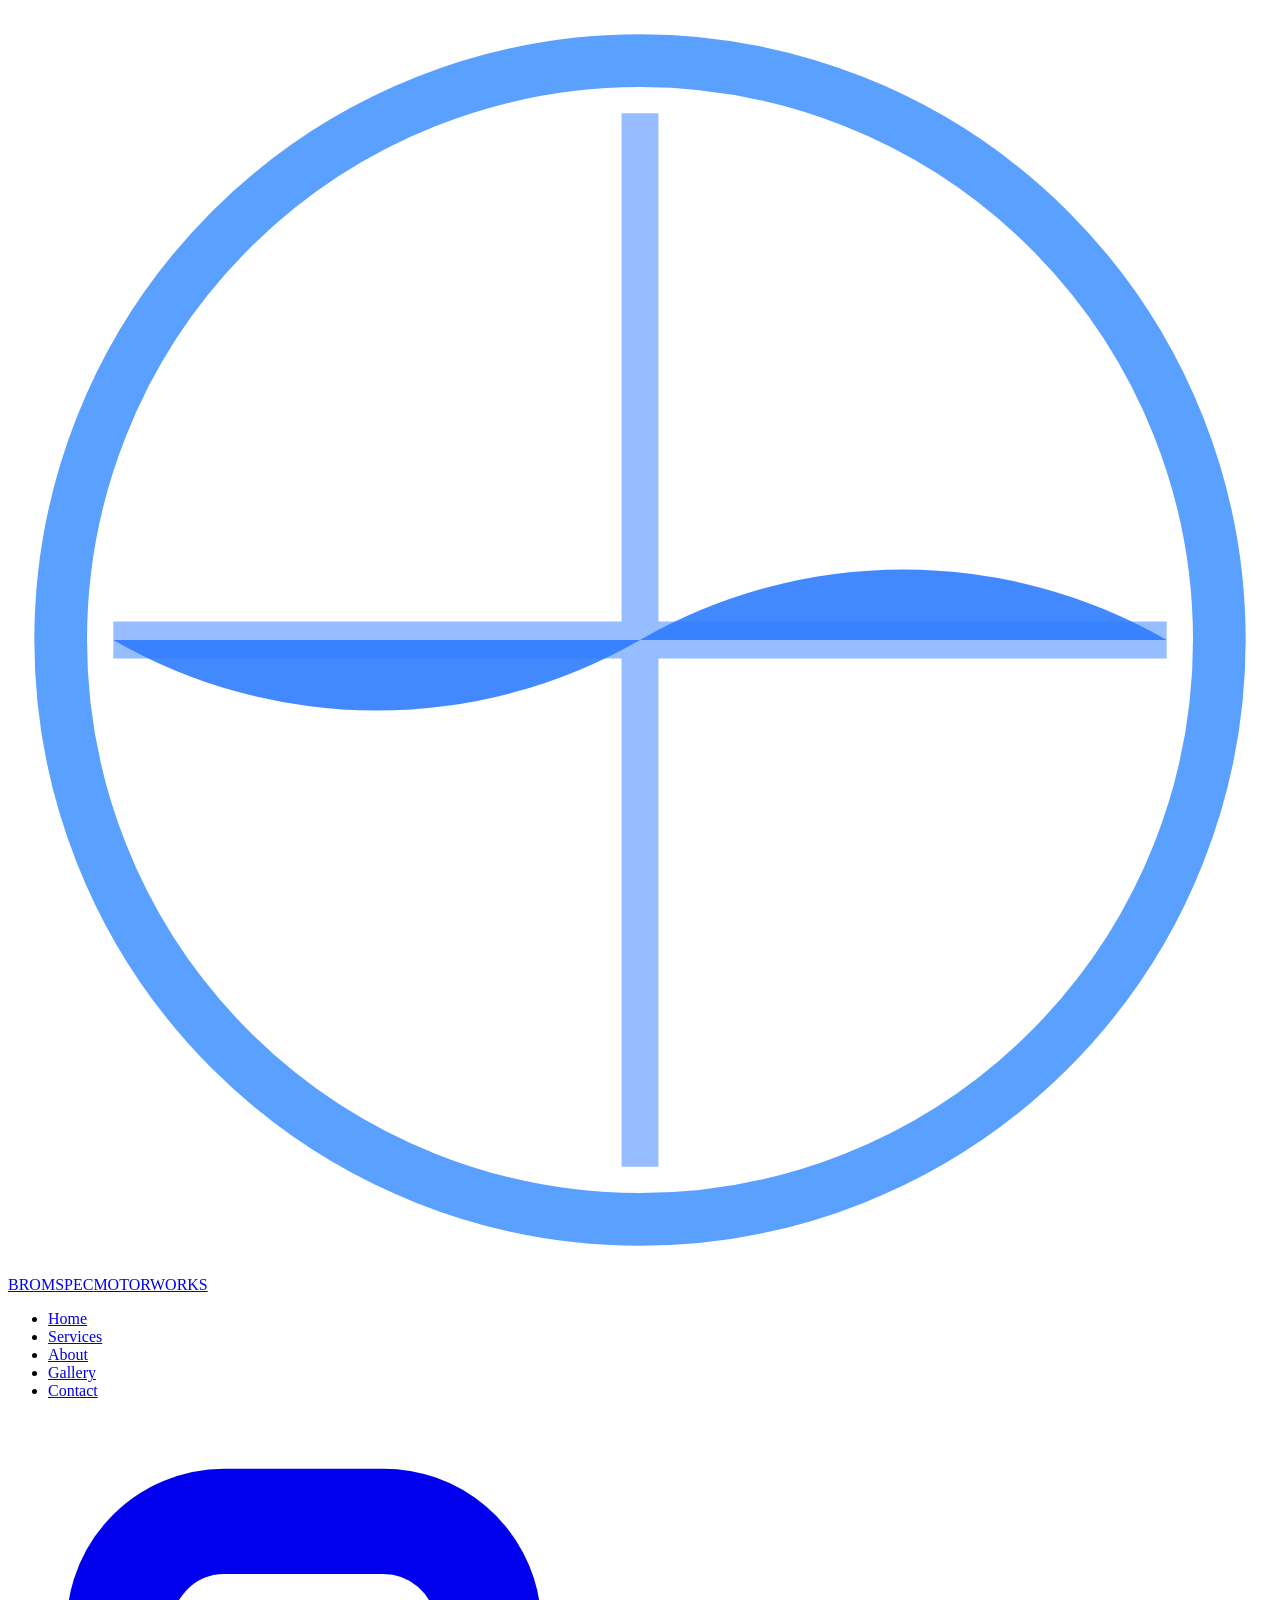
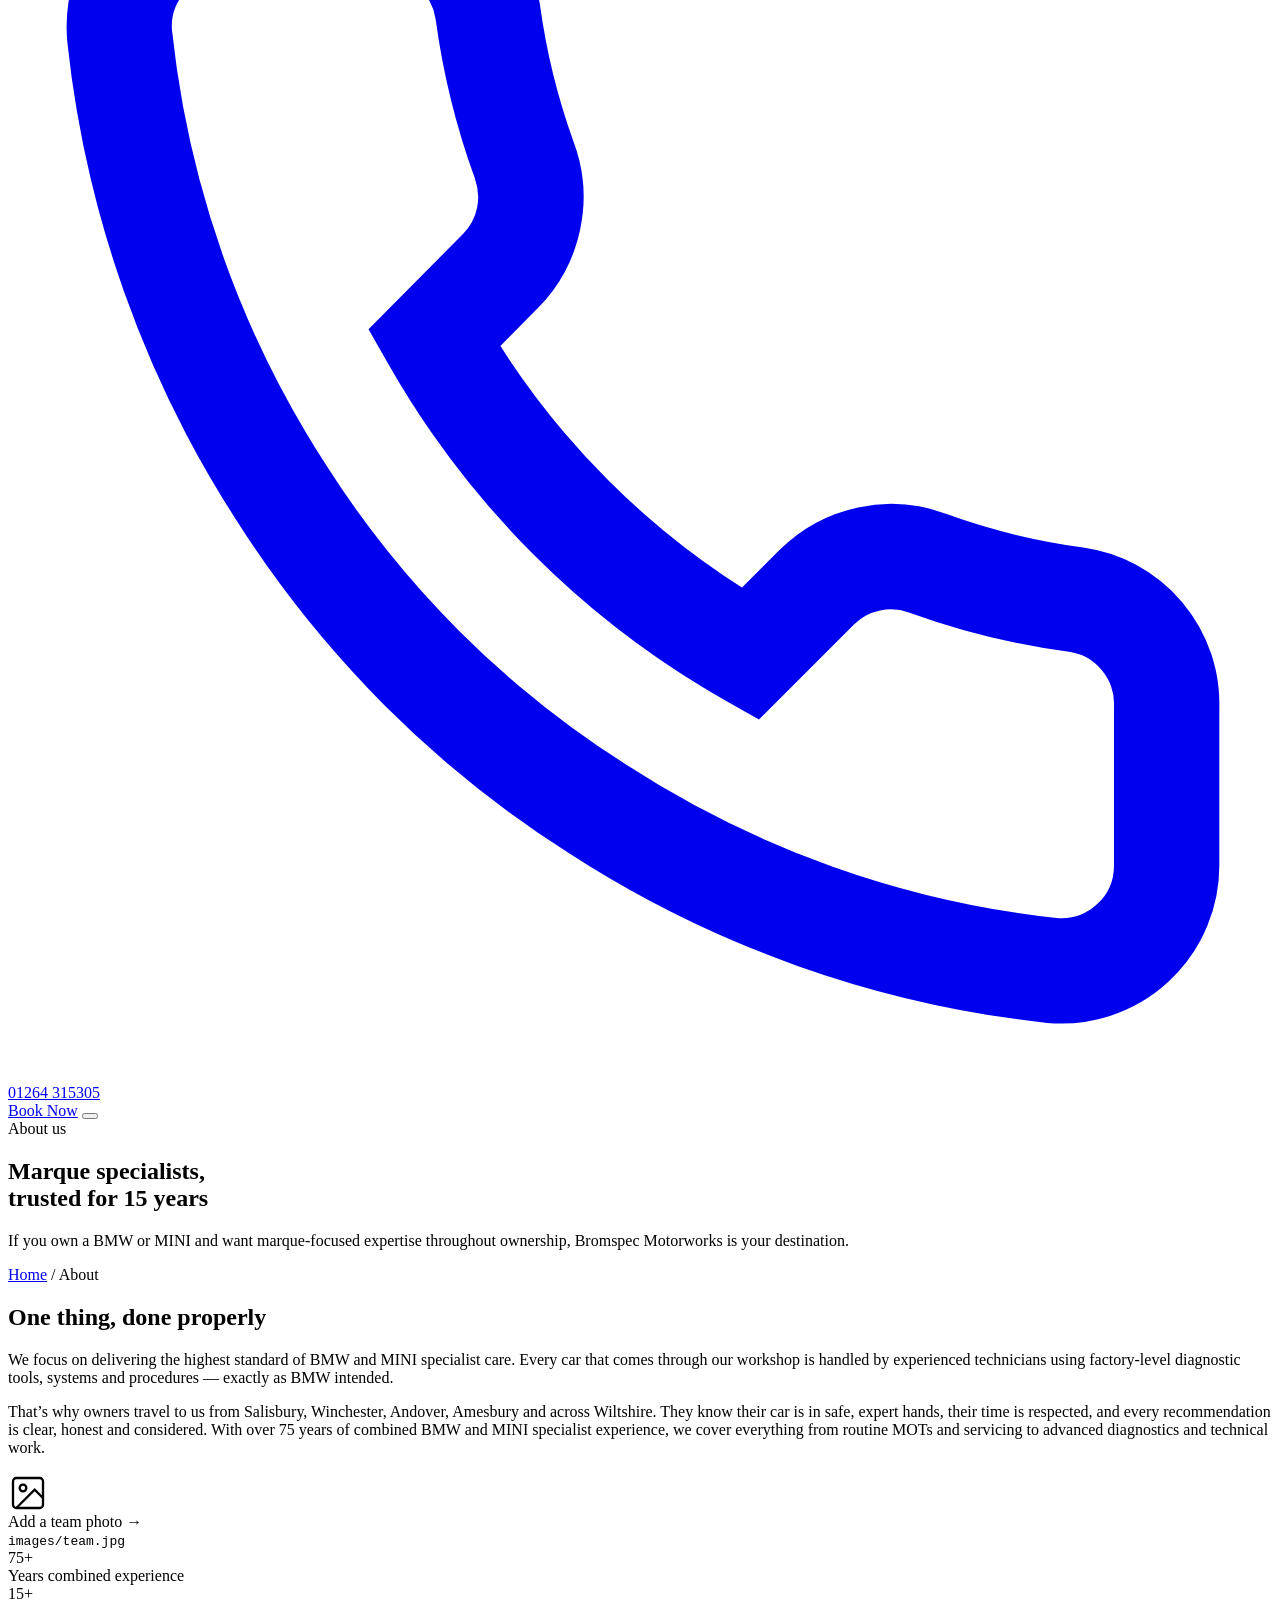
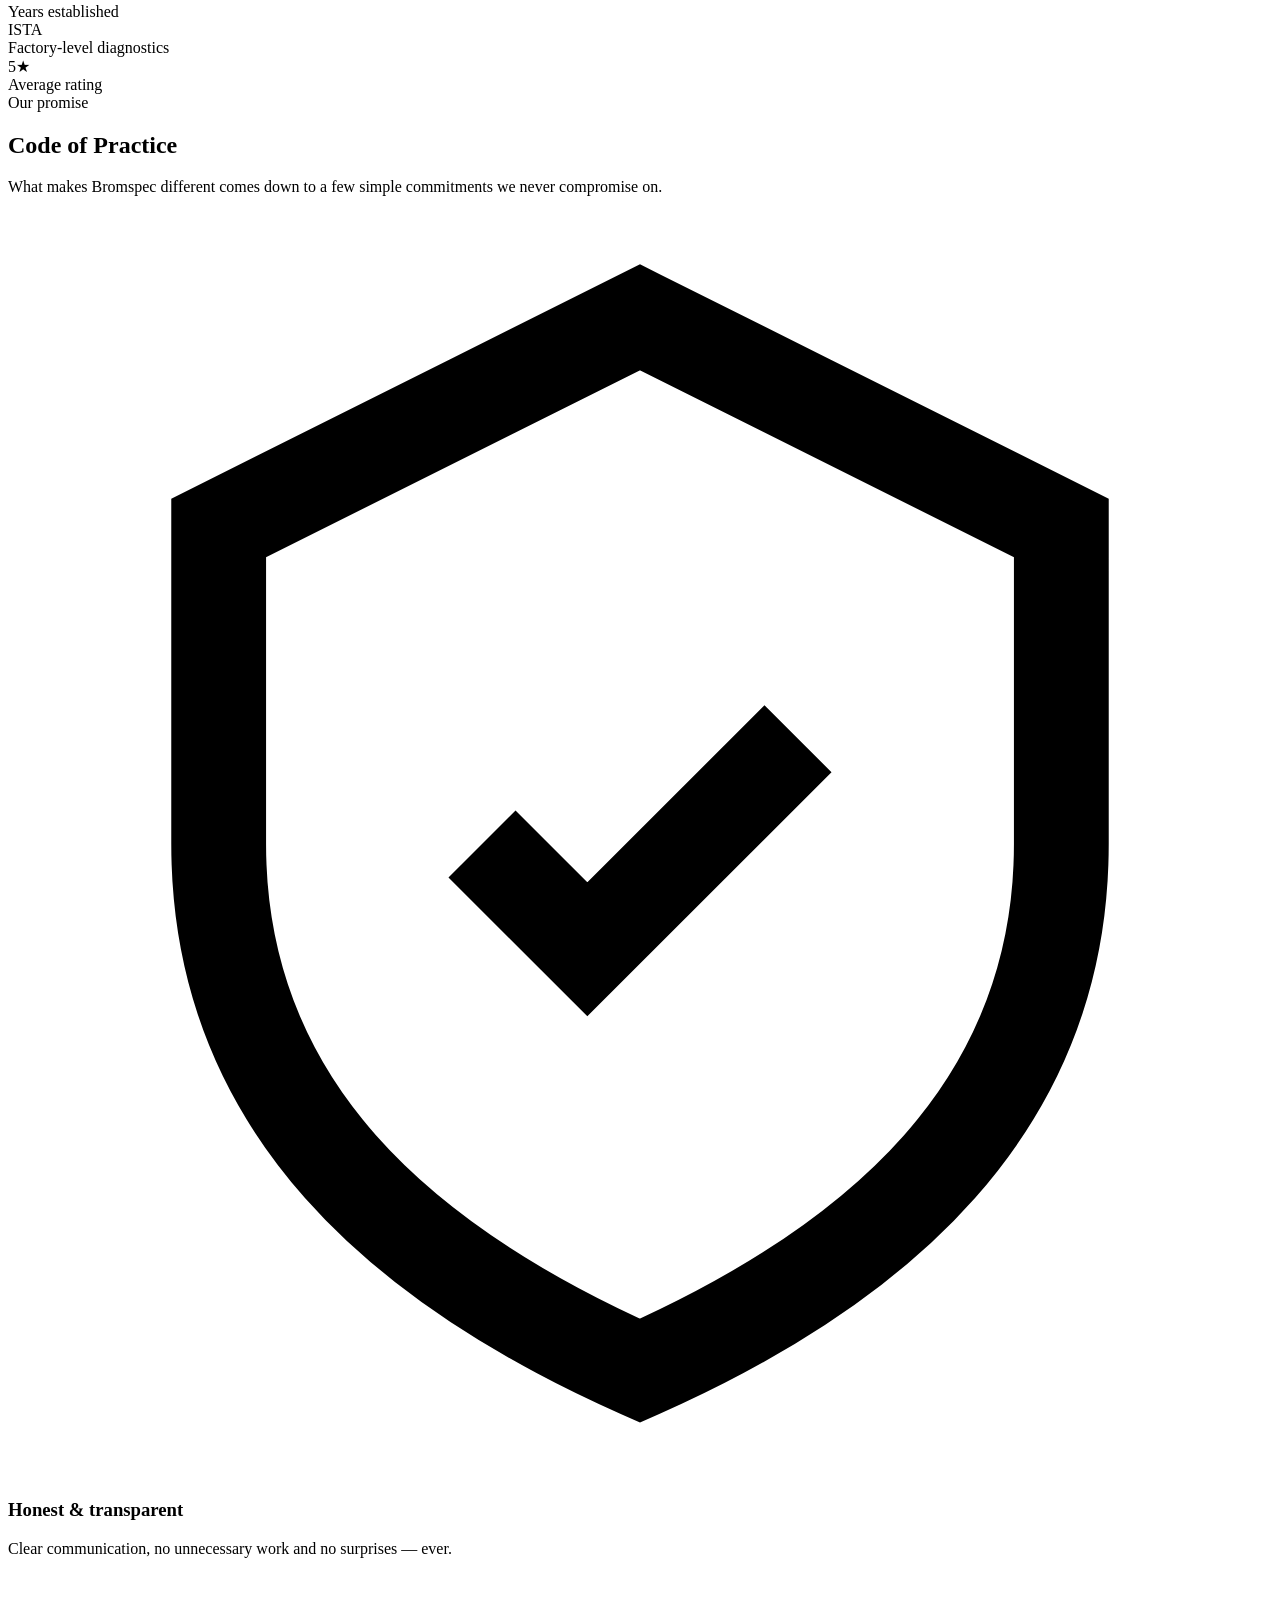
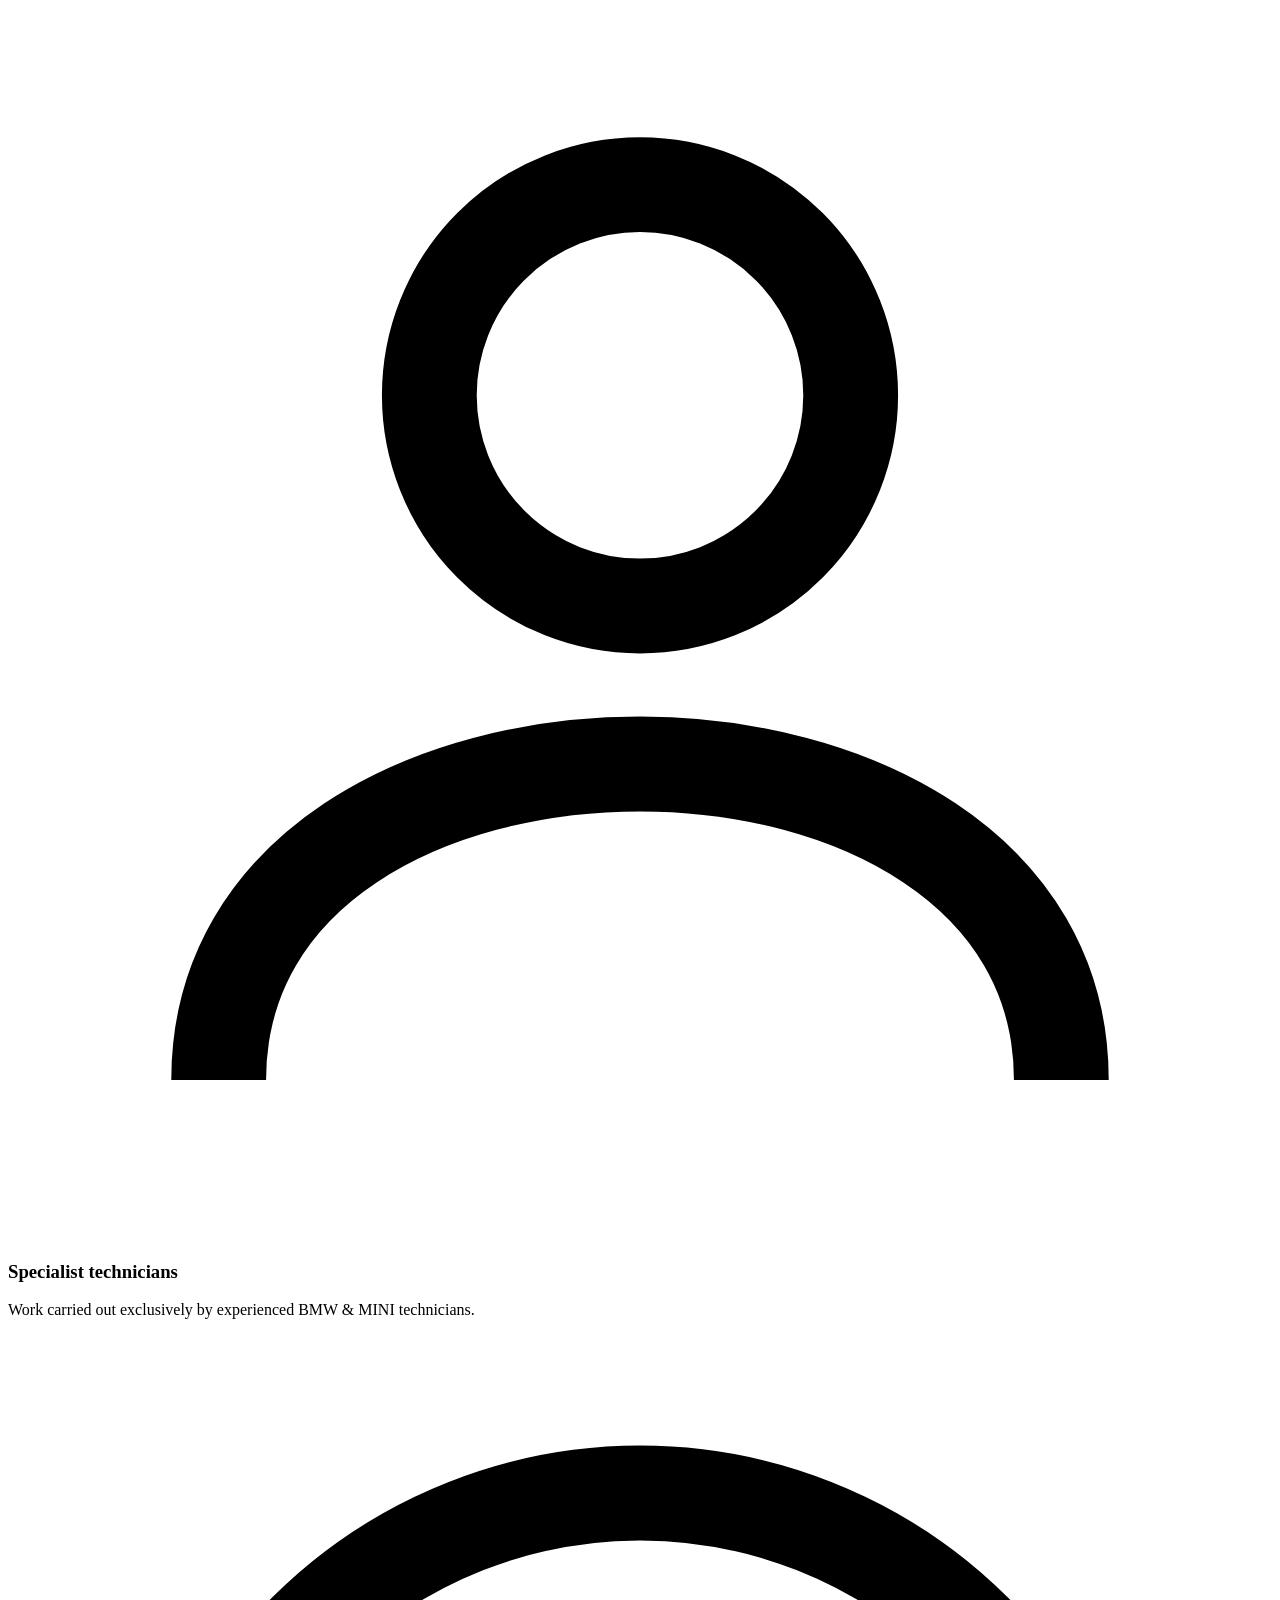
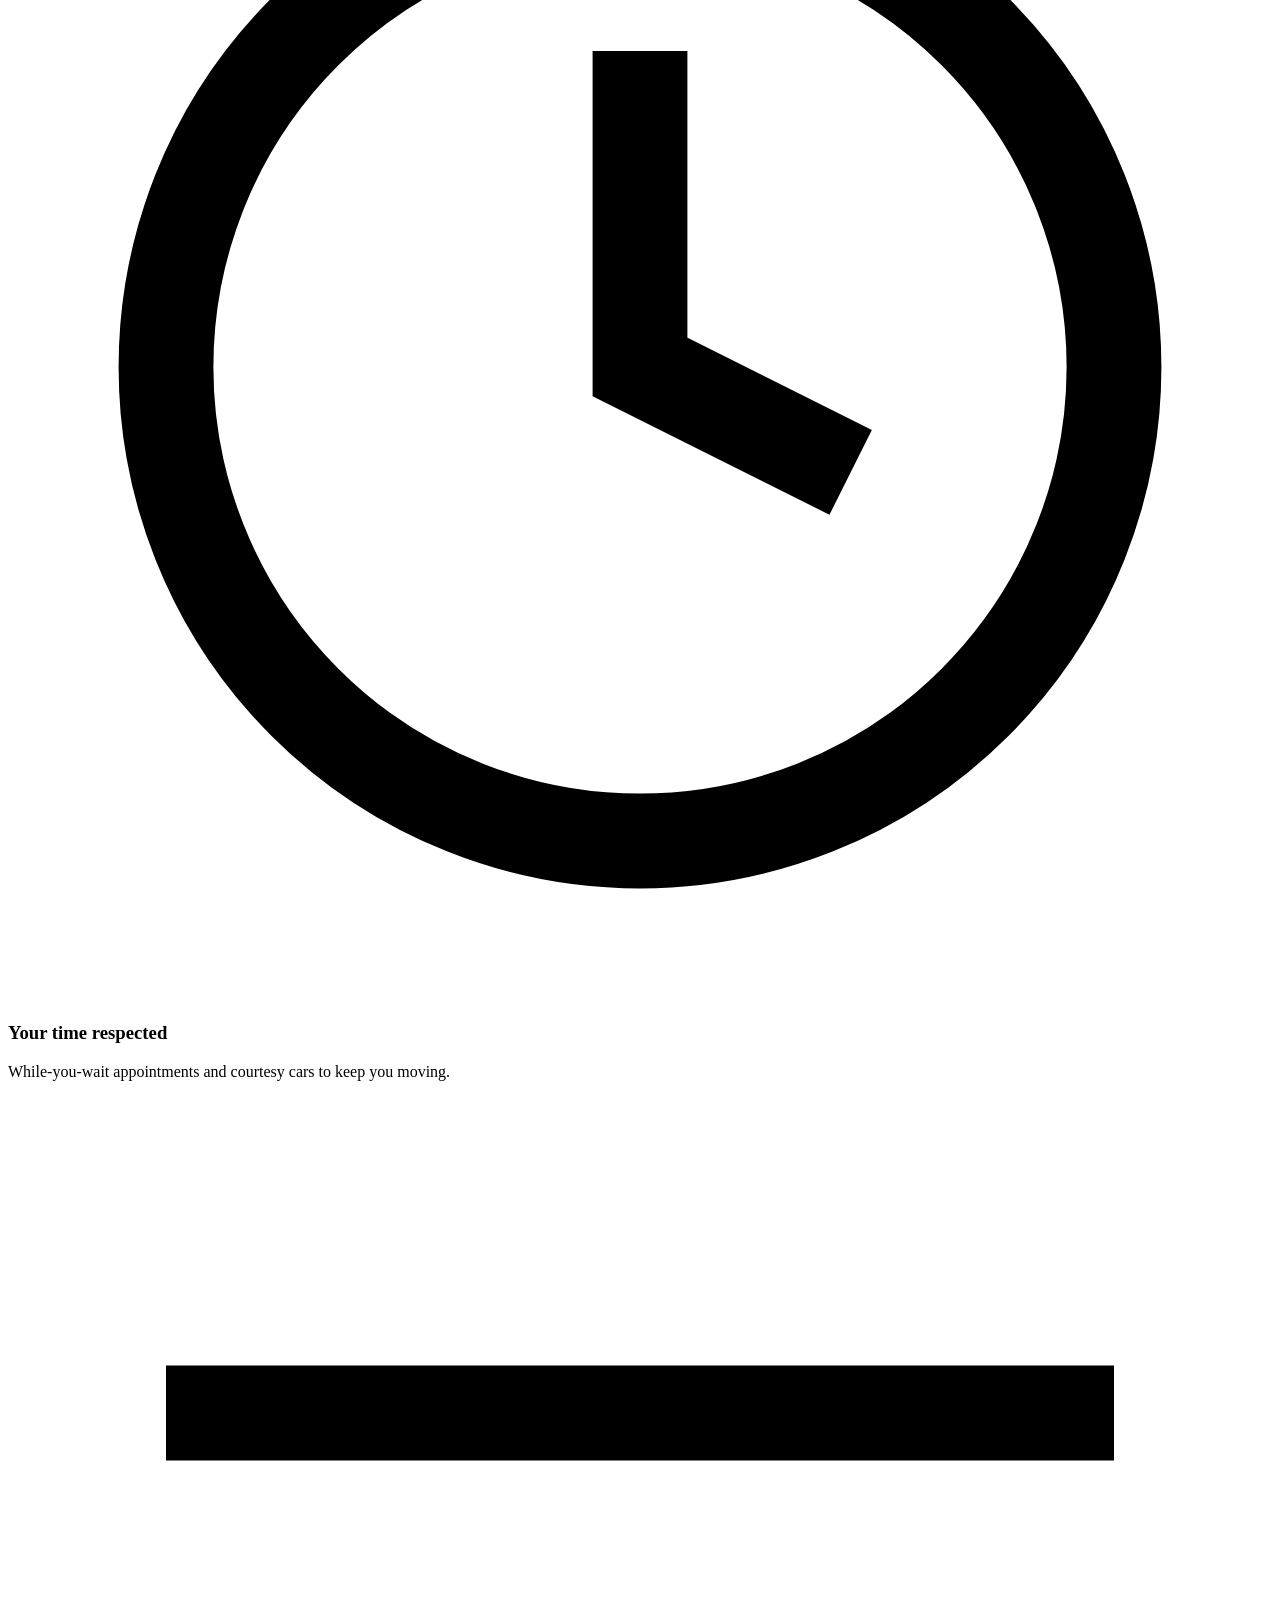
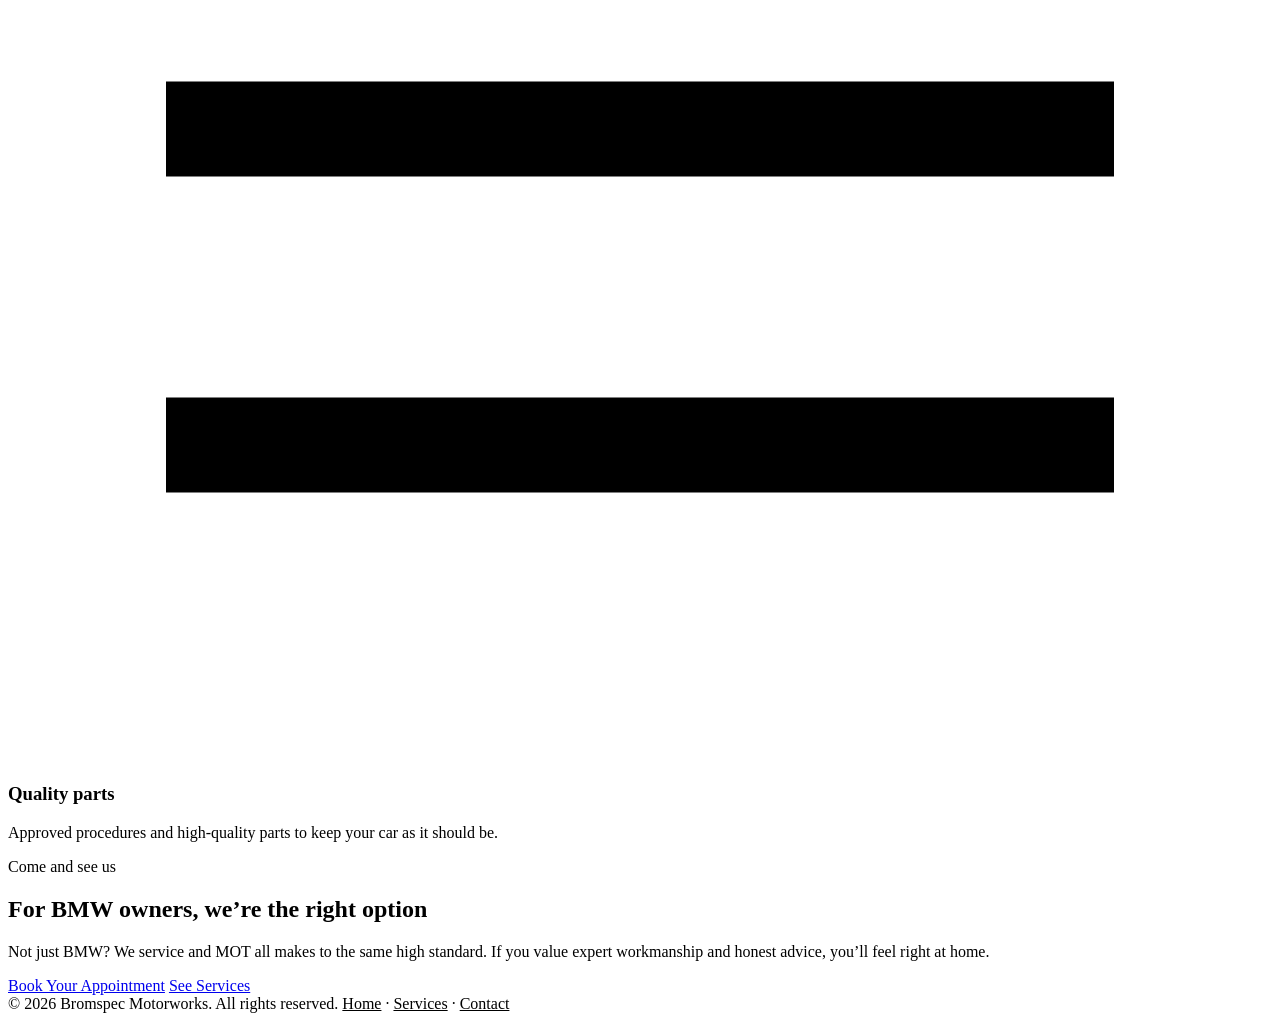
==== about.html @ a800fef6 "Add contact (Web3Forms wired), about and services pages" ====
<!DOCTYPE html>
<html lang="en-GB">
<head>
<meta charset="UTF-8" />
<meta name="viewport" content="width=device-width, initial-scale=1" />
<title>About — Bromspec Motorworks · BMW &amp; MINI Specialists near Salisbury</title>
<meta name="description" content="Meet Bromspec Motorworks — BMW & MINI specialists with 75+ years combined experience, serving Wiltshire drivers for over 15 years with honest, expert care." />
<link rel="preconnect" href="https://fonts.googleapis.com" />
<link rel="preconnect" href="https://fonts.gstatic.com" crossorigin />
<link href="https://fonts.googleapis.com/css2?family=Bebas+Neue&family=Inter:wght@400;500;600;700&display=swap" rel="stylesheet" />
<link rel="icon" type="image/png" href="favicon.png" />
<link rel="apple-touch-icon" href="images/logo.png" />
<link rel="stylesheet" href="assets/css/style.css" />
</head>
<body>

<header class="nav" id="nav">
  <div class="container nav__inner">
    <a class="brand" href="index.html" aria-label="Bromspec Motorworks home">
      <svg class="brand__mark" viewBox="0 0 48 48" fill="none" xmlns="http://www.w3.org/2000/svg"><circle cx="24" cy="24" r="22" stroke="#5aa0ff" stroke-width="2"/><path d="M24 4v40M4 24h40" stroke="#2e7dff" stroke-width="1.4" opacity=".5"/><path d="M24 24 A20 20 0 0 1 44 24 Z" fill="#2e7dff" opacity=".9"/><path d="M24 24 A20 20 0 0 1 4 24 Z" fill="#2e7dff" opacity=".9"/></svg>
      <span class="brand__name">BROM<span>SPEC</span><span class="brand__sub">MOTORWORKS</span></span>
    </a>
    <nav class="nav__menu" aria-label="Primary">
      <ul class="nav__links">
        <li><a href="index.html">Home</a></li>
        <li><a href="services.html">Services</a></li>
        <li><a href="about.html" class="active">About</a></li>
        <li><a href="index.html#gallery">Gallery</a></li>
        <li><a href="contact.html">Contact</a></li>
      </ul>
      <a class="nav__phone" href="tel:+441264315305"><svg viewBox="0 0 24 24" fill="none" stroke="currentColor" stroke-width="2"><path d="M22 16.92v3a2 2 0 0 1-2.18 2 19.79 19.79 0 0 1-8.63-3.07 19.5 19.5 0 0 1-6-6 19.79 19.79 0 0 1-3.07-8.67A2 2 0 0 1 4.11 2h3a2 2 0 0 1 2 1.72c.13.96.36 1.9.69 2.81a2 2 0 0 1-.45 2.11L8.09 9.91a16 16 0 0 0 6 6l1.27-1.27a2 2 0 0 1 2.11-.45c.91.33 1.85.56 2.81.69A2 2 0 0 1 22 16.92Z"/></svg>01264 315305</a>
    </nav>
    <div class="nav__cta">
      <a class="btn btn-primary" href="contact.html" style="--pad:12px 24px">Book Now</a>
      <button class="nav__burger" aria-label="Menu" aria-expanded="false"><span></span><span></span><span></span></button>
    </div>
  </div>
</header>

<section class="pagehead">
  <div class="container" data-reveal>
    <span class="eyebrow">About us</span>
    <h1 class="display h-xl">Marque specialists,<br><span class="accent-text">trusted for 15 years</span></h1>
    <p class="lead" style="margin-top:18px">If you own a BMW or MINI and want marque-focused expertise throughout ownership, Bromspec Motorworks is your destination.</p>
    <p class="crumb"><a href="index.html">Home</a> / About</p>
  </div>
</section>

<section class="section section--tight" style="padding-top:0">
  <div class="container split">
    <div data-reveal>
      <h2 class="display h-md">One thing, done properly</h2>
      <p class="lead" style="margin-top:14px">We focus on delivering the highest standard of BMW and MINI specialist care. Every car that comes through our workshop is handled by experienced technicians using factory-level diagnostic tools, systems and procedures — exactly as BMW intended.</p>
      <p class="muted" style="margin-top:14px">That’s why owners travel to us from Salisbury, Winchester, Andover, Amesbury and across Wiltshire. They know their car is in safe, expert hands, their time is respected, and every recommendation is clear, honest and considered. With over 75 years of combined BMW and MINI specialist experience, we cover everything from routine MOTs and servicing to advanced diagnostics and technical work.</p>
    </div>
    <div class="split__media" data-reveal data-reveal-delay="1">
      <img src="images/team.jpg" alt="The Bromspec team" onerror="this.style.display='none';this.nextElementSibling.style.display='grid'" />
      <div class="ph" style="display:none"><svg viewBox="0 0 24 24" width="40" fill="none" stroke="currentColor" stroke-width="1.4"><rect x="3" y="3" width="18" height="18" rx="2"/><circle cx="9" cy="9" r="2"/><path d="M21 15l-5-5L5 21"/></svg><span>Add a team photo →<br><code>images/team.jpg</code></span></div>
    </div>
  </div>
</section>

<section class="section--tight">
  <div class="container">
    <div class="statbar">
      <div class="statbar__item" data-reveal><div class="statbar__num"><span data-count="75">75</span><span>+</span></div><div class="statbar__lbl">Years combined experience</div></div>
      <div class="statbar__item" data-reveal data-reveal-delay="1"><div class="statbar__num"><span data-count="15">15</span><span>+</span></div><div class="statbar__lbl">Years established</div></div>
      <div class="statbar__item" data-reveal data-reveal-delay="2"><div class="statbar__num"><span>ISTA</span></div><div class="statbar__lbl">Factory-level diagnostics</div></div>
      <div class="statbar__item" data-reveal data-reveal-delay="3"><div class="statbar__num"><span data-count="5">5</span><span>★</span></div><div class="statbar__lbl">Average rating</div></div>
    </div>
  </div>
</section>

<!-- CODE OF PRACTICE -->
<section class="section" id="code">
  <div class="container">
    <div data-reveal>
      <span class="eyebrow">Our promise</span>
      <h2 class="display h-lg">Code of Practice</h2>
      <p class="lead" style="margin-top:16px">What makes Bromspec different comes down to a few simple commitments we never compromise on.</p>
    </div>
    <div class="svc-grid">
      <div class="svc-card" data-reveal><span class="svc-card__icon"><svg viewBox="0 0 24 24" fill="none" stroke="currentColor" stroke-width="1.8"><path d="M12 2l8 4v6c0 5-3.5 8-8 10-4.5-2-8-5-8-10V6z"/><path d="M9 12l2 2 4-4"/></svg></span><h3>Honest &amp; transparent</h3><p>Clear communication, no unnecessary work and no surprises — ever.</p></div>
      <div class="svc-card" data-reveal data-reveal-delay="1"><span class="svc-card__icon"><svg viewBox="0 0 24 24" fill="none" stroke="currentColor" stroke-width="1.8"><circle cx="12" cy="8" r="4"/><path d="M4 21c0-4 4-6 8-6s8 2 8 6"/></svg></span><h3>Specialist technicians</h3><p>Work carried out exclusively by experienced BMW &amp; MINI technicians.</p></div>
      <div class="svc-card" data-reveal data-reveal-delay="2"><span class="svc-card__icon"><svg viewBox="0 0 24 24" fill="none" stroke="currentColor" stroke-width="1.8"><path d="M12 6v6l4 2"/><circle cx="12" cy="12" r="9"/></svg></span><h3>Your time respected</h3><p>While-you-wait appointments and courtesy cars to keep you moving.</p></div>
      <div class="svc-card" data-reveal data-reveal-delay="3"><span class="svc-card__icon"><svg viewBox="0 0 24 24" fill="none" stroke="currentColor" stroke-width="1.8"><path d="M3 12h18M3 6h18M3 18h18"/></svg></span><h3>Quality parts</h3><p>Approved procedures and high-quality parts to keep your car as it should be.</p></div>
    </div>
  </div>
</section>

<section class="section section--tight">
  <div class="container">
    <div class="cta-band" data-reveal>
      <span class="eyebrow">Come and see us</span>
      <h2 class="display h-lg">For BMW owners, we’re the right option</h2>
      <p class="lead">Not just BMW? We service and MOT all makes to the same high standard. If you value expert workmanship and honest advice, you’ll feel right at home.</p>
      <div class="hero__actions">
        <a class="btn btn-primary btn-lg" href="contact.html">Book Your Appointment</a>
        <a class="btn btn-ghost btn-lg" href="services.html">See Services</a>
      </div>
    </div>
  </div>
</section>

<footer class="footer">
  <div class="container">
    <div class="footer__bar" style="border-top:none">
      <span>© <span data-year>2026</span> Bromspec Motorworks. All rights reserved.</span>
      <span><a href="index.html" style="color:var(--text-soft)">Home</a> · <a href="services.html" style="color:var(--text-soft)">Services</a> · <a href="contact.html" style="color:var(--text-soft)">Contact</a></span>
    </div>
  </div>
</footer>

<script src="assets/js/brands.js"></script>
<script src="assets/js/main.js"></script>
</body>
</html>
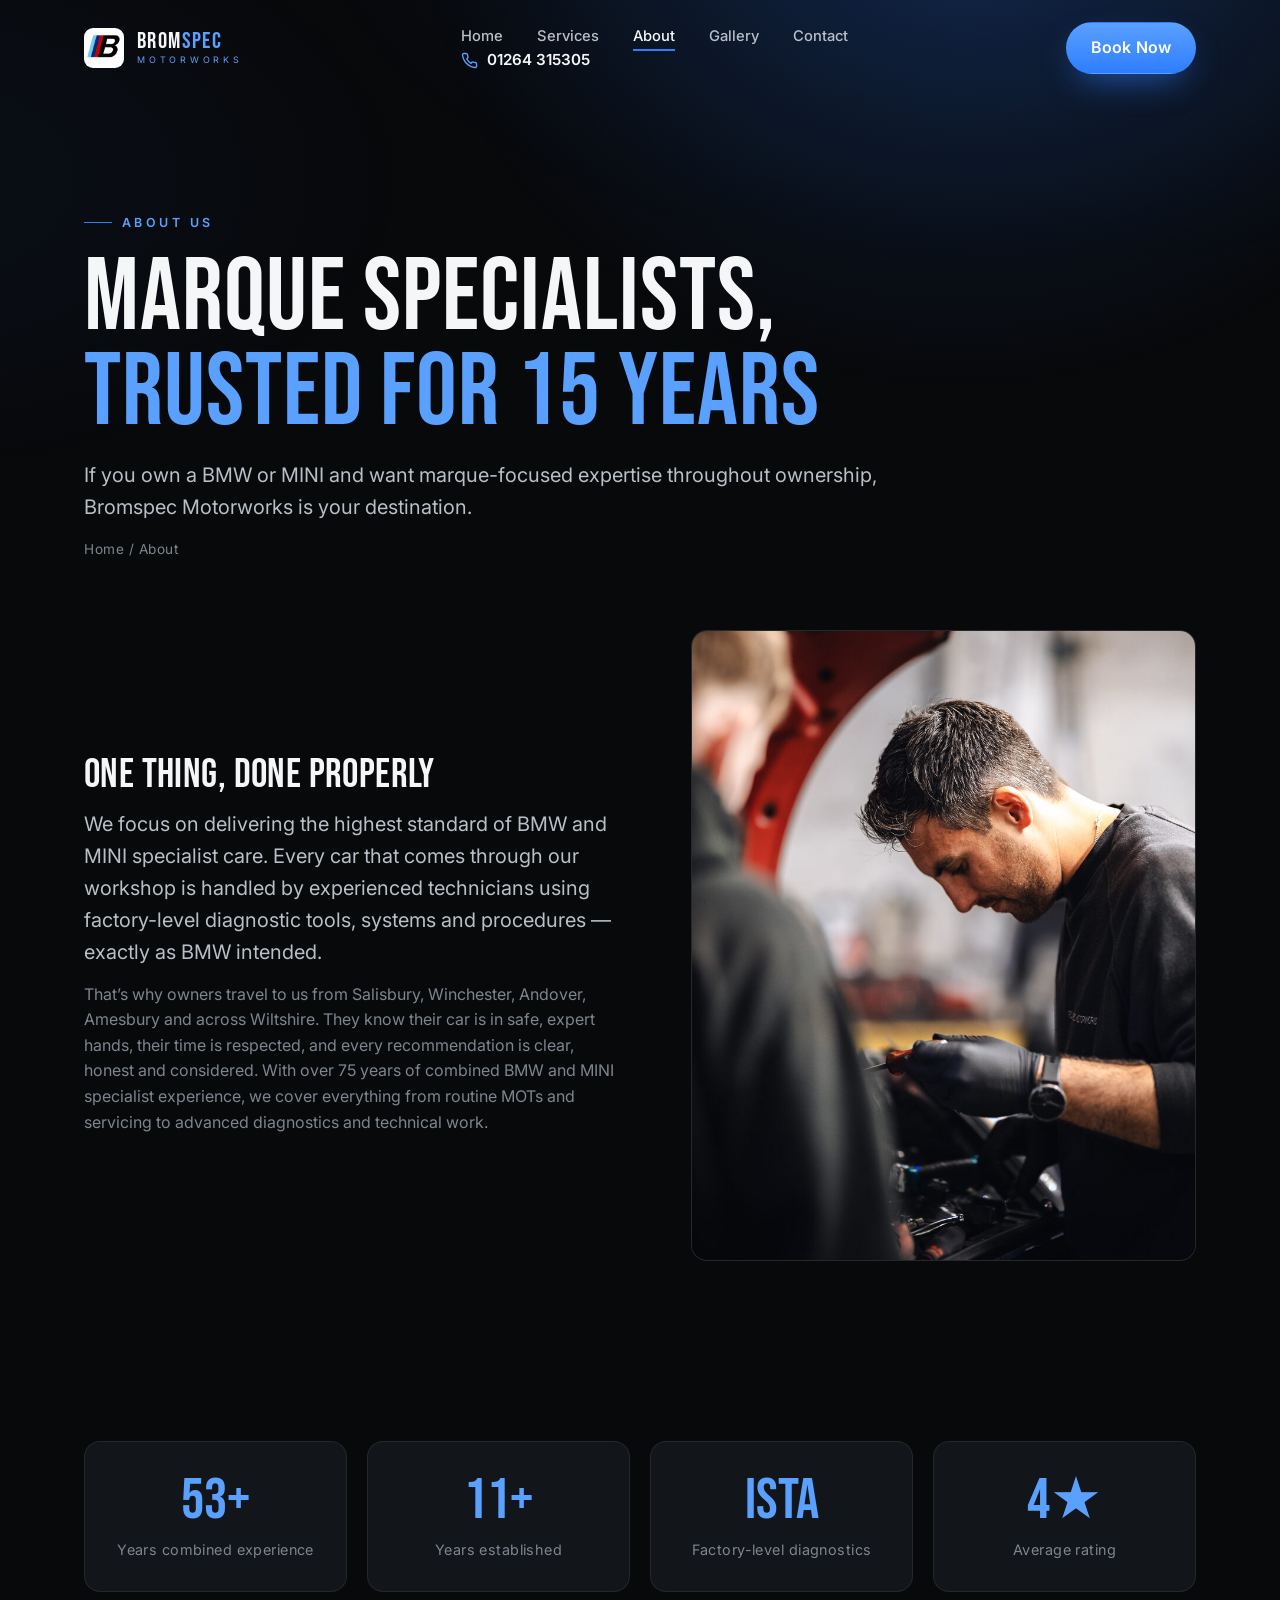
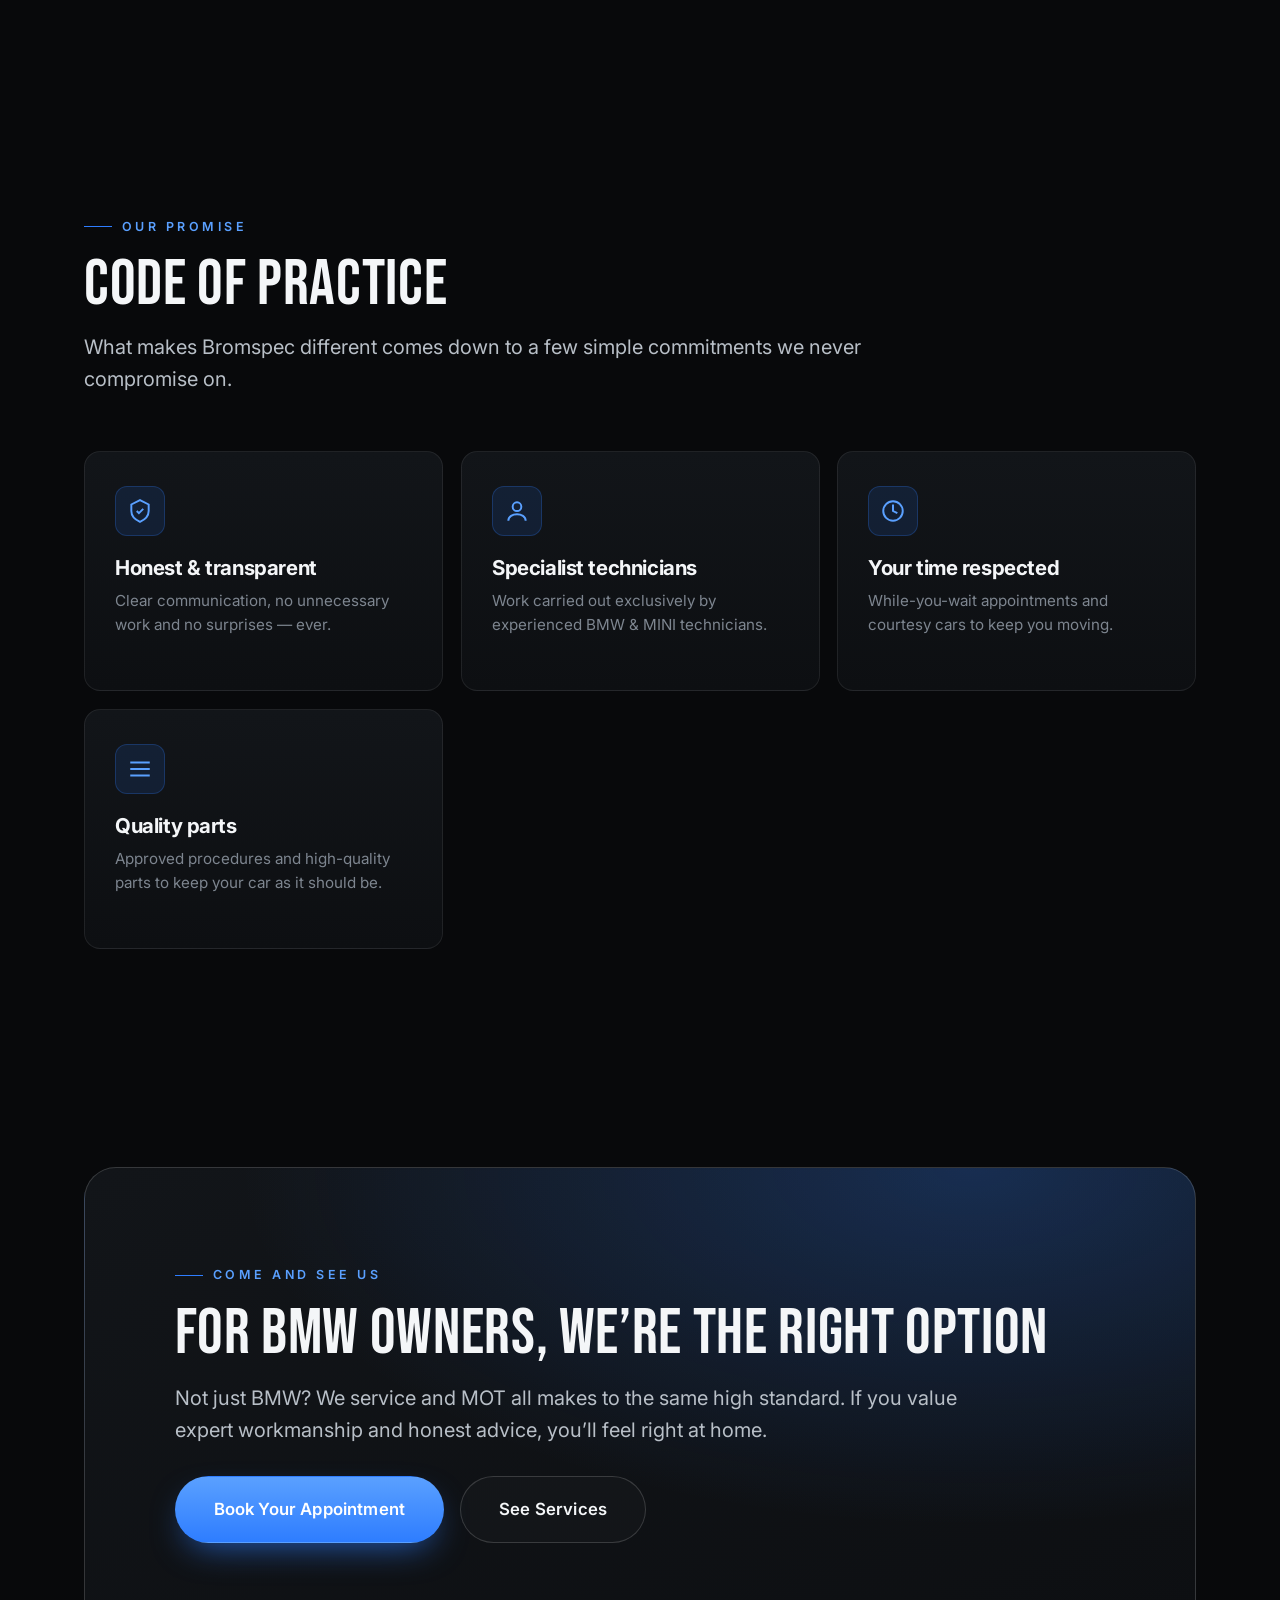
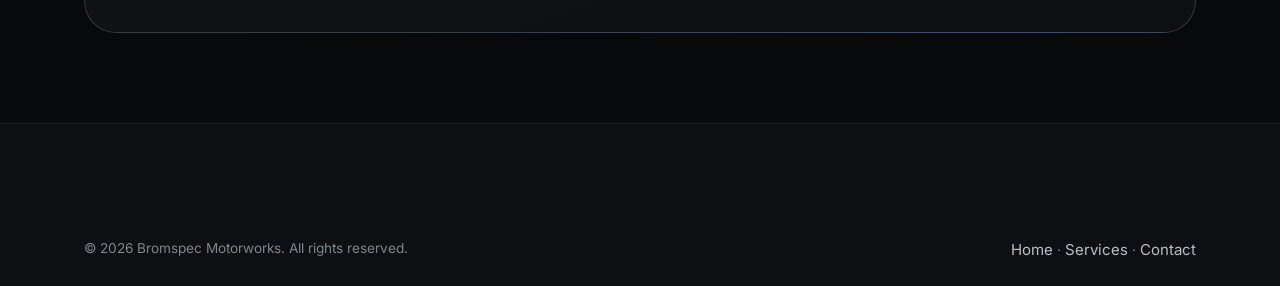
==== commit c414e5d7: "SEO + PWA: canonical, Open Graph/Twitter cards, LocalBusiness structured data, manifest & app meta (" ====
--- a/about.html
+++ b/about.html
@@ -5,6 +5,24 @@
 <meta name="viewport" content="width=device-width, initial-scale=1" />
 <title>About — Bromspec Motorworks · BMW &amp; MINI Specialists near Salisbury</title>
 <meta name="description" content="Meet Bromspec Motorworks — BMW & MINI specialists with 75+ years combined experience, serving Wiltshire drivers for over 15 years with honest, expert care." />
+<link rel="canonical" href="https://www.bromspec.co.uk/about.html" />
+<meta name="robots" content="index, follow" />
+<meta property="og:type" content="website" />
+<meta property="og:site_name" content="Bromspec Motorworks" />
+<meta property="og:locale" content="en_GB" />
+<meta property="og:title" content="About — Bromspec Motorworks · BMW &amp; MINI Specialists near Salisbury" />
+<meta property="og:description" content="BMW &amp; MINI specialists with 75+ years combined experience, serving Wiltshire drivers with honest, expert care." />
+<meta property="og:url" content="https://www.bromspec.co.uk/about.html" />
+<meta property="og:image" content="https://www.bromspec.co.uk/images/hero.jpg" />
+<meta name="twitter:card" content="summary_large_image" />
+<meta name="twitter:image" content="https://www.bromspec.co.uk/images/hero.jpg" />
+<link rel="manifest" href="/manifest.webmanifest" />
+<meta name="theme-color" content="#08090b" />
+<meta name="apple-mobile-web-app-capable" content="yes" />
+<meta name="mobile-web-app-capable" content="yes" />
+<meta name="apple-mobile-web-app-status-bar-style" content="black-translucent" />
+<meta name="apple-mobile-web-app-title" content="Bromspec" />
+<script>if("serviceWorker" in navigator){addEventListener("load",function(){navigator.serviceWorker.register("/sw.js").catch(function(){})});}</script>
 <link rel="preconnect" href="https://fonts.googleapis.com" />
 <link rel="preconnect" href="https://fonts.gstatic.com" crossorigin />
 <link href="https://fonts.googleapis.com/css2?family=Bebas+Neue&family=Inter:wght@400;500;600;700&display=swap" rel="stylesheet" />
--- a/assets/css/style.css
+++ b/assets/css/style.css
@@ -0,0 +1,443 @@
+/* ==========================================================================
+   BROMSPEC MOTORWORKS — Dark Premium Design System
+   ========================================================================== */
+
+:root {
+  /* Palette */
+  --bg:            #08090b;
+  --bg-2:          #0d0f12;
+  --surface:       #121519;
+  --surface-2:     #181c22;
+  --line:          rgba(255,255,255,.08);
+  --line-strong:   rgba(255,255,255,.16);
+
+  --text:          #f4f6f8;
+  --text-soft:     #b8bfc7;
+  --text-mute:     #7d858f;
+
+  --accent:        #2e7dff;   /* electric blue */
+  --accent-2:      #5aa0ff;
+  --accent-deep:   #0b4fcf;
+  --chrome-1:      #e9edf2;
+  --chrome-2:      #9aa3ad;
+
+  /* Type */
+  --font-display: "Bebas Neue", "Arial Narrow", sans-serif;
+  --font-body:    "Inter", system-ui, -apple-system, "Segoe UI", Roboto, sans-serif;
+
+  /* Layout */
+  --maxw: 1240px;
+  --gutter: clamp(20px, 5vw, 64px);
+  --radius: 16px;
+  --radius-sm: 10px;
+
+  --ease: cubic-bezier(.22,1,.36,1);
+  --shadow: 0 30px 80px -30px rgba(0,0,0,.7);
+}
+
+/* ------------------------------------------------------------------ Reset */
+*,*::before,*::after { box-sizing: border-box; }
+* { margin: 0; }
+html { scroll-behavior: smooth; -webkit-text-size-adjust: 100%; }
+body {
+  font-family: var(--font-body);
+  background: var(--bg);
+  color: var(--text);
+  line-height: 1.6;
+  -webkit-font-smoothing: antialiased;
+  overflow-x: hidden;
+}
+img, svg, video { display: block; max-width: 100%; }
+a { color: inherit; text-decoration: none; }
+button { font: inherit; cursor: pointer; }
+ul { list-style: none; padding: 0; }
+
+::selection { background: var(--accent); color: #fff; }
+
+/* Ambient grain / glow background */
+body::before {
+  content: "";
+  position: fixed; inset: 0;
+  background:
+    radial-gradient(1200px 600px at 80% -10%, rgba(46,125,255,.10), transparent 60%),
+    radial-gradient(900px 500px at -10% 20%, rgba(46,125,255,.06), transparent 60%);
+  pointer-events: none; z-index: 0;
+}
+
+/* ---------------------------------------------------------------- Helpers */
+.container { width: 100%; max-width: var(--maxw); margin-inline: auto; padding-inline: var(--gutter); }
+.section { position: relative; z-index: 1; padding: clamp(72px, 10vw, 140px) 0; }
+.section--tight { padding: clamp(48px,7vw,96px) 0; }
+
+.eyebrow {
+  display: inline-flex; align-items: center; gap: 10px;
+  font-size: .78rem; letter-spacing: .28em; text-transform: uppercase;
+  color: var(--accent-2); font-weight: 600; margin-bottom: 20px;
+}
+.eyebrow::before { content:""; width: 28px; height: 1px; background: var(--accent); }
+
+h1,h2,h3 { line-height: 1.02; font-weight: 700; letter-spacing: -.02em; }
+.display {
+  font-family: var(--font-display);
+  font-weight: 400; letter-spacing: .01em; line-height: .92;
+  text-transform: uppercase;
+}
+.h-xl { font-size: clamp(2.8rem, 8vw, 6.5rem); }
+.h-lg { font-size: clamp(2.2rem, 5.5vw, 4rem); }
+.h-md { font-size: clamp(1.6rem, 3.2vw, 2.6rem); }
+.lead { font-size: clamp(1.05rem, 1.6vw, 1.25rem); color: var(--text-soft); max-width: 62ch; }
+.muted { color: var(--text-mute); }
+.accent-text { color: var(--accent-2); }
+
+/* Buttons */
+.btn {
+  --pad: 16px 30px;
+  display: inline-flex; align-items: center; gap: 12px;
+  padding: var(--pad); border-radius: 100px; font-weight: 600;
+  letter-spacing: .01em; border: 1px solid transparent;
+  transition: transform .35s var(--ease), background .35s var(--ease), box-shadow .35s var(--ease), color .35s;
+  position: relative; overflow: hidden;
+}
+.btn svg { width: 18px; height: 18px; transition: transform .35s var(--ease); }
+.btn:hover svg { transform: translateX(4px); }
+.btn-primary {
+  background: linear-gradient(180deg, var(--accent-2), var(--accent));
+  color: #fff; box-shadow: 0 14px 34px -12px rgba(46,125,255,.7);
+}
+.btn-primary:hover { transform: translateY(-3px); box-shadow: 0 22px 44px -12px rgba(46,125,255,.8); }
+.btn-ghost { border-color: var(--line-strong); color: var(--text); background: rgba(255,255,255,.02); }
+.btn-ghost:hover { background: rgba(255,255,255,.07); transform: translateY(-3px); border-color: var(--accent); }
+.btn-lg { --pad: 19px 38px; font-size: 1.05rem; }
+
+/* ============================================================= NAVBAR */
+.nav {
+  position: fixed; top: 0; left: 0; right: 0; z-index: 100;
+  transition: background .4s var(--ease), backdrop-filter .4s, border-color .4s, padding .4s var(--ease);
+  border-bottom: 1px solid transparent;
+}
+.nav__inner {
+  display: flex; align-items: center; justify-content: space-between;
+  padding-block: 22px; transition: padding .4s var(--ease);
+}
+.nav.scrolled {
+  background: rgba(8,9,11,.82);
+  backdrop-filter: blur(18px) saturate(140%);
+  border-bottom-color: var(--line);
+}
+.nav.scrolled .nav__inner { padding-block: 13px; }
+
+.brand { display: flex; align-items: center; gap: 13px; z-index: 2; }
+.brand__mark { width: 40px; height: 40px; flex: none; background: #fff url("../../images/logo.png") center/contain no-repeat; border-radius: 9px; }
+.brand__mark > * { display: none; }
+.brand__name { font-family: var(--font-display); font-size: 1.45rem; letter-spacing: .06em; line-height: 1; }
+.brand__name span { color: var(--accent-2); }
+.brand__sub { display:block; font-family: var(--font-body); font-size: .56rem; letter-spacing: .42em; color: var(--text-mute); margin-top: 3px; }
+
+.nav__links { display: flex; align-items: center; gap: 34px; }
+.nav__links a { font-size: .92rem; font-weight: 500; color: var(--text-soft); position: relative; transition: color .3s; }
+.nav__links a::after {
+  content: ""; position: absolute; left: 0; bottom: -6px; height: 2px; width: 0;
+  background: var(--accent); transition: width .35s var(--ease);
+}
+.nav__links a:hover, .nav__links a.active { color: var(--text); }
+.nav__links a:hover::after, .nav__links a.active::after { width: 100%; }
+
+.nav__cta { display: flex; align-items: center; gap: 18px; }
+.nav__phone { display: flex; align-items: center; gap: 9px; font-weight: 600; font-size: .95rem; }
+.nav__phone svg { width: 17px; height: 17px; color: var(--accent-2); }
+
+.nav__burger { display: none; flex-direction: column; gap: 5px; width: 30px; height: 24px; justify-content: center; background: none; border: 0; z-index: 2; }
+.nav__burger span { height: 2px; width: 100%; background: var(--text); border-radius: 2px; transition: transform .4s var(--ease), opacity .3s; }
+.nav.open .nav__burger span:nth-child(1) { transform: translateY(7px) rotate(45deg); }
+.nav.open .nav__burger span:nth-child(2) { opacity: 0; }
+.nav.open .nav__burger span:nth-child(3) { transform: translateY(-7px) rotate(-45deg); }
+
+/* ============================================================= HERO */
+.hero { position: relative; min-height: 100svh; display: flex; align-items: center; overflow: hidden; }
+.hero__media { position: absolute; inset: 0; z-index: 0; }
+.hero__media video, .hero__media img { width: 100%; height: 100%; object-fit: cover; }
+.hero__media::after {
+  content: ""; position: absolute; inset: 0;
+  background:
+    linear-gradient(180deg, rgba(8,9,11,.55) 0%, rgba(8,9,11,.35) 35%, rgba(8,9,11,.9) 100%),
+    linear-gradient(90deg, rgba(8,9,11,.85), transparent 65%);
+}
+/* fallback animated gradient when no media present */
+.hero__media--fallback {
+  background:
+    radial-gradient(80% 120% at 70% 0%, rgba(46,125,255,.22), transparent 55%),
+    linear-gradient(160deg, #0a0c10 0%, #11151b 50%, #07080a 100%);
+}
+.hero__media--fallback::before {
+  content:""; position:absolute; inset:0;
+  background-image:
+    repeating-linear-gradient(115deg, rgba(255,255,255,.025) 0 2px, transparent 2px 9px);
+  mix-blend-mode: overlay; animation: drift 22s linear infinite;
+}
+@keyframes drift { to { background-position: 600px 0; } }
+
+.hero__inner { position: relative; z-index: 2; padding-top: 90px; }
+.hero__badge {
+  display: inline-flex; align-items: center; gap: 10px; padding: 8px 16px;
+  border: 1px solid var(--line-strong); border-radius: 100px; font-size: .8rem;
+  color: var(--text-soft); margin-bottom: 28px; background: rgba(255,255,255,.03);
+  backdrop-filter: blur(6px);
+}
+.hero__badge .dot { width: 8px; height: 8px; border-radius: 50%; background: #38d27a; box-shadow: 0 0 0 4px rgba(56,210,122,.18); }
+.hero h1 { margin-bottom: 24px; }
+.hero h1 .ln { display: block; overflow: hidden; }
+.hero h1 .ln > span { display: block; }
+.hero__actions { display: flex; flex-wrap: wrap; gap: 16px; margin-top: 38px; }
+.hero__stats { display: flex; gap: clamp(24px,5vw,64px); margin-top: 64px; flex-wrap: wrap; }
+.hero__stat .num { font-family: var(--font-display); font-size: clamp(2.4rem,4vw,3.4rem); line-height: 1; color: #fff; }
+.hero__stat .lbl { font-size: .82rem; color: var(--text-mute); letter-spacing: .04em; margin-top: 6px; max-width: 16ch; }
+
+.scroll-cue {
+  position: absolute; bottom: 30px; left: 50%; transform: translateX(-50%); z-index: 2;
+  display: flex; flex-direction: column; align-items: center; gap: 10px; color: var(--text-mute);
+  font-size: .68rem; letter-spacing: .3em; text-transform: uppercase;
+}
+.scroll-cue .mouse { width: 24px; height: 38px; border: 2px solid var(--line-strong); border-radius: 14px; position: relative; }
+.scroll-cue .mouse::after { content:""; position:absolute; left:50%; top:7px; width:4px; height:7px; border-radius:3px; background: var(--accent-2); transform: translateX(-50%); animation: wheel 1.7s var(--ease) infinite; }
+@keyframes wheel { 0%{opacity:0;transform:translate(-50%,0)} 30%{opacity:1} 100%{opacity:0;transform:translate(-50%,12px)} }
+
+/* ============================================================= BRAND STRIP */
+.brands { border-block: 1px solid var(--line); background: var(--bg-2); padding: 30px 0; position: relative; z-index: 1; }
+.brands__head { text-align: center; color: var(--text-mute); font-size: .78rem; letter-spacing: .26em; text-transform: uppercase; margin-bottom: 26px; }
+.marquee { display: flex; overflow: hidden; mask-image: linear-gradient(90deg, transparent, #000 8%, #000 92%, transparent); }
+.marquee__track { display: flex; gap: clamp(40px,6vw,80px); align-items: center; padding-right: clamp(40px,6vw,80px); animation: marquee 38s linear infinite; }
+.marquee:hover .marquee__track { animation-play-state: paused; }
+@keyframes marquee { to { transform: translateX(-50%); } }
+.brand-logo { display: inline-flex; align-items: center; gap: 12px; opacity: .5; color: var(--chrome-1); transition: opacity .4s, transform .4s, color .4s; flex: none; }
+.brand-logo svg { flex: none; }
+.brand-logo__txt { font-family: var(--font-display); font-size: 1.5rem; letter-spacing: .08em; line-height: 1; white-space: nowrap; }
+.brand-logo:hover { opacity: 1; transform: scale(1.06); color: #fff; }
+
+/* ============================================================= SERVICES */
+.svc-grid { display: grid; grid-template-columns: repeat(auto-fill, minmax(280px,1fr)); gap: 18px; margin-top: 56px; }
+.svc-card {
+  position: relative; padding: 34px 30px 30px; border: 1px solid var(--line);
+  border-radius: var(--radius); background: linear-gradient(180deg, var(--surface), var(--bg-2));
+  overflow: hidden; transition: transform .5s var(--ease), border-color .5s, box-shadow .5s;
+  display: flex; flex-direction: column; min-height: 240px;
+}
+.svc-card::before {
+  content:""; position:absolute; inset:0; opacity:0; transition: opacity .5s;
+  background: radial-gradient(420px 200px at var(--mx,50%) 0%, rgba(46,125,255,.14), transparent 70%);
+}
+.svc-card:hover { transform: translateY(-6px); border-color: var(--line-strong); box-shadow: var(--shadow); }
+.svc-card:hover::before { opacity: 1; }
+.svc-card__icon { width: 50px; height: 50px; border-radius: 12px; display: grid; place-items: center; background: rgba(46,125,255,.12); border: 1px solid rgba(46,125,255,.25); color: var(--accent-2); margin-bottom: 22px; }
+.svc-card__icon svg { width: 26px; height: 26px; }
+.svc-card h3 { font-size: 1.28rem; margin-bottom: 10px; }
+.svc-card p { color: var(--text-mute); font-size: .95rem; }
+.svc-card__link { margin-top: auto; padding-top: 18px; display: inline-flex; align-items: center; gap: 8px; color: var(--accent-2); font-weight: 600; font-size: .9rem; }
+.svc-card__link svg { width: 16px; transition: transform .35s var(--ease); }
+.svc-card:hover .svc-card__link svg { transform: translateX(4px); }
+.svc-card__num { position:absolute; top:24px; right:26px; font-family: var(--font-display); font-size: 1.4rem; color: var(--line-strong); }
+
+/* ============================================================= SPLIT / FEATURE */
+.split { display: grid; grid-template-columns: 1.05fr 1fr; gap: clamp(36px,6vw,84px); align-items: center; }
+.split--rev .split__media { order: 2; }
+.split__media { position: relative; border-radius: var(--radius); overflow: hidden; aspect-ratio: 4/5; background: var(--surface); border: 1px solid var(--line); }
+.split__media img, .split__media video { width: 100%; height: 100%; object-fit: cover; }
+.split__media .ph { position:absolute; inset:0; display:grid; place-items:center; color: var(--text-mute); text-align:center; gap:10px; }
+.feature-list { display: grid; gap: 14px; margin-top: 30px; }
+.feature-list li { display: flex; gap: 14px; align-items: flex-start; color: var(--text-soft); }
+.feature-list .tick { flex: none; width: 24px; height: 24px; border-radius: 50%; background: rgba(46,125,255,.15); color: var(--accent-2); display: grid; place-items: center; margin-top: 2px; }
+.feature-list .tick svg { width: 13px; }
+
+/* ============================================================= GALLERY */
+.gallery { columns: 3 280px; column-gap: 16px; margin-top: 52px; }
+.gallery__item { break-inside: avoid; margin-bottom: 16px; border-radius: var(--radius-sm); overflow: hidden; border: 1px solid var(--line); position: relative; background: var(--surface); }
+.gallery__item img, .gallery__item video { width: 100%; height: auto; display: block; transition: transform .7s var(--ease); }
+.gallery__item:hover img, .gallery__item:hover video { transform: scale(1.06); }
+.gallery__empty { grid-column: 1/-1; text-align: center; padding: 60px 20px; border: 1px dashed var(--line-strong); border-radius: var(--radius); color: var(--text-mute); }
+.gallery__empty code { background: var(--surface-2); padding: 3px 9px; border-radius: 6px; color: var(--accent-2); font-size: .85em; }
+
+/* ============================================================= REVIEWS */
+.reviews { display: grid; grid-template-columns: repeat(auto-fit, minmax(300px,1fr)); gap: 18px; margin-top: 52px; }
+.review {
+  padding: 34px 32px; border: 1px solid var(--line); border-radius: var(--radius);
+  background: linear-gradient(180deg, var(--surface), var(--bg-2)); position: relative;
+}
+.review .stars { display: flex; gap: 3px; color: #ffc04d; margin-bottom: 18px; }
+.review .stars svg { width: 18px; }
+.review p { color: var(--text-soft); font-size: 1rem; }
+.review__by { margin-top: 22px; display: flex; align-items: center; gap: 13px; }
+.review__avatar { width: 42px; height: 42px; border-radius: 50%; background: linear-gradient(135deg, var(--accent), var(--accent-deep)); display: grid; place-items: center; font-weight: 700; color: #fff; }
+.review__name { font-weight: 600; }
+.review__role { font-size: .82rem; color: var(--text-mute); }
+
+/* ============================================================= STATS BAR */
+.statbar { display: grid; grid-template-columns: repeat(auto-fit, minmax(170px,1fr)); gap: 20px; }
+.statbar__item { text-align: center; padding: 30px 18px; border: 1px solid var(--line); border-radius: var(--radius); background: var(--surface); }
+.statbar__num { font-family: var(--font-display); font-size: clamp(2.6rem,5vw,3.6rem); line-height: 1; color: #fff; }
+.statbar__num span { color: var(--accent-2); }
+.statbar__lbl { color: var(--text-mute); font-size: .9rem; margin-top: 8px; letter-spacing: .03em; }
+
+/* ============================================================= CTA BAND */
+.cta-band { position: relative; overflow: hidden; border-radius: clamp(20px,3vw,32px); padding: clamp(48px,7vw,90px); border: 1px solid var(--line-strong);
+  background: radial-gradient(120% 140% at 80% 0%, rgba(46,125,255,.25), transparent 55%), linear-gradient(160deg, var(--surface), var(--bg-2)); }
+.cta-band h2 { margin-bottom: 18px; }
+.cta-band .hero__actions { margin-top: 30px; }
+
+/* ============================================================= CONTACT */
+.contact-grid { display: grid; grid-template-columns: 1fr 1fr; gap: clamp(30px,5vw,60px); }
+.contact-info { display: grid; gap: 18px; align-content: start; }
+.info-card { display: flex; gap: 18px; padding: 24px; border: 1px solid var(--line); border-radius: var(--radius); background: var(--surface); }
+.info-card__icon { flex: none; width: 46px; height: 46px; border-radius: 12px; background: rgba(46,125,255,.12); border:1px solid rgba(46,125,255,.25); color: var(--accent-2); display: grid; place-items: center; }
+.info-card__icon svg { width: 22px; }
+.info-card h4 { font-size: 1.05rem; margin-bottom: 5px; }
+.info-card a, .info-card p { color: var(--text-soft); }
+.info-card a:hover { color: var(--accent-2); }
+
+.form { display: grid; gap: 16px; padding: clamp(26px,3vw,38px); border: 1px solid var(--line); border-radius: var(--radius); background: linear-gradient(180deg,var(--surface),var(--bg-2)); }
+.form .row { display: grid; grid-template-columns: 1fr 1fr; gap: 16px; }
+.field { display: grid; gap: 7px; }
+.field label { font-size: .82rem; color: var(--text-mute); letter-spacing: .04em; }
+.field input, .field textarea, .field select {
+  background: var(--bg); border: 1px solid var(--line-strong); border-radius: 10px; padding: 14px 16px;
+  color: var(--text); font: inherit; transition: border-color .3s, box-shadow .3s;
+}
+.field textarea { resize: vertical; min-height: 130px; }
+.field input:focus, .field textarea:focus, .field select:focus { outline: none; border-color: var(--accent); box-shadow: 0 0 0 3px rgba(46,125,255,.18); }
+.field label .req { color: var(--accent-2); font-weight: 700; }
+.field label .opt { color: var(--text-mute); opacity: .7; }
+.field input[aria-invalid="true"], .field textarea[aria-invalid="true"] { border-color: #ff6b6b; box-shadow: 0 0 0 3px rgba(255,107,107,.16); }
+.field__err { font-size: .78rem; color: #ff8a8a; letter-spacing: .01em; }
+.form__note { font-size: .8rem; color: var(--text-mute); }
+.map-embed { border: 1px solid var(--line); border-radius: var(--radius); overflow: hidden; aspect-ratio: 16/7; }
+.map-embed iframe { width: 100%; height: 100%; border: 0; filter: grayscale(.4) invert(.92) hue-rotate(180deg) brightness(.9); }
+
+/* ============================================================= PAGE HEAD */
+.pagehead { position: relative; padding: clamp(130px,16vw,210px) 0 clamp(40px,6vw,70px); overflow: hidden; }
+.pagehead::before { content:""; position:absolute; inset:0; background: radial-gradient(70% 120% at 75% -10%, rgba(46,125,255,.18), transparent 60%); }
+.pagehead .crumb { color: var(--text-mute); font-size: .85rem; letter-spacing: .04em; margin-top: 16px; }
+.pagehead .crumb a:hover { color: var(--accent-2); }
+
+/* ============================================================= FOOTER */
+.footer { border-top: 1px solid var(--line); background: var(--bg-2); padding-top: clamp(56px,7vw,90px); position: relative; z-index: 1; }
+.footer__grid { display: grid; grid-template-columns: 1.6fr 1fr 1fr 1.2fr; gap: clamp(28px,4vw,48px); padding-bottom: 56px; }
+.footer h5 { font-size: .78rem; letter-spacing: .2em; text-transform: uppercase; color: var(--text-mute); margin-bottom: 18px; }
+.footer a { color: var(--text-soft); font-size: .94rem; display: inline-block; transition: color .3s; }
+.footer li + li { margin-top: 11px; }
+.footer a:hover { color: var(--accent-2); }
+.footer__about p { color: var(--text-mute); font-size: .94rem; margin: 16px 0 22px; max-width: 38ch; }
+.footer__socials { display: flex; gap: 12px; }
+.footer__socials a { width: 40px; height: 40px; border: 1px solid var(--line-strong); border-radius: 10px; display: grid; place-items: center; color: var(--text-soft); }
+.footer__socials a:hover { color: #fff; border-color: var(--accent); background: rgba(46,125,255,.12); }
+.footer__socials svg { width: 18px; }
+.footer__badges { display: flex; flex-wrap: wrap; gap: 10px; margin-top: 8px; }
+.footer__badge { font-size: .72rem; padding: 7px 12px; border: 1px solid var(--line); border-radius: 100px; color: var(--text-mute); }
+.footer__bar { border-top: 1px solid var(--line); padding: 24px 0; display: flex; justify-content: space-between; gap: 16px; flex-wrap: wrap; color: var(--text-mute); font-size: .85rem; }
+
+/* ============================================================= REVEAL ANIM */
+[data-reveal] { opacity: 0; transform: translateY(34px); transition: opacity .9s var(--ease), transform .9s var(--ease); will-change: opacity, transform; }
+[data-reveal].in { opacity: 1; transform: none; }
+[data-reveal-delay="1"] { transition-delay: .08s; }
+[data-reveal-delay="2"] { transition-delay: .16s; }
+[data-reveal-delay="3"] { transition-delay: .24s; }
+[data-reveal-delay="4"] { transition-delay: .32s; }
+[data-reveal-delay="5"] { transition-delay: .40s; }
+
+.hero h1 .ln > span { transform: translateY(110%); transition: transform 1s var(--ease); }
+.hero.ready h1 .ln > span { transform: none; }
+.hero .stagger { opacity: 0; transform: translateY(20px); transition: opacity .9s var(--ease), transform .9s var(--ease); }
+.hero.ready .stagger { opacity: 1; transform: none; }
+.hero.ready .d1 { transition-delay: .35s; }
+.hero.ready .d2 { transition-delay: .5s; }
+.hero.ready .d3 { transition-delay: .65s; }
+.hero.ready .d4 { transition-delay: .8s; }
+
+/* ============================================================= BLUE LIGHT */
+.bluelight { position: relative; z-index: 1; }
+.bluelight__card {
+  position: relative; overflow: hidden;
+  display: grid; grid-template-columns: auto 1fr auto; align-items: center;
+  gap: clamp(20px, 3vw, 44px);
+  padding: clamp(28px, 4vw, 48px);
+  border-radius: var(--radius);
+  border: 1px solid var(--line-strong);
+  background:
+    linear-gradient(135deg, rgba(46,125,255,.16), rgba(11,79,207,.06) 55%, rgba(255,255,255,.02));
+  box-shadow: var(--shadow);
+}
+.bluelight__glow {
+  position: absolute; inset: -40% auto auto -10%; width: 60%; height: 200%;
+  background: radial-gradient(closest-side, rgba(90,160,255,.35), transparent 70%);
+  filter: blur(20px); pointer-events: none;
+  animation: blpulse 6s var(--ease) infinite alternate;
+}
+@keyframes blpulse { from { opacity: .5; transform: translateX(0); } to { opacity: 1; transform: translateX(20%); } }
+.bluelight__icon {
+  position: relative; z-index: 1;
+  width: clamp(64px, 8vw, 92px); height: clamp(64px, 8vw, 92px);
+  display: grid; place-items: center; border-radius: 20px;
+  background: linear-gradient(180deg, var(--accent-2), var(--accent-deep));
+  box-shadow: 0 16px 40px -12px rgba(46,125,255,.8);
+  color: #fff;
+}
+.bluelight__icon svg { width: 48%; height: 48%; }
+.bluelight__media { position: relative; z-index: 1; flex: none; }
+.bluelight__media img {
+  width: clamp(130px, 16vw, 190px); height: auto; border-radius: 14px;
+  border: 1px solid var(--line-strong); box-shadow: 0 18px 44px -16px rgba(0,0,0,.7);
+}
+.bluelight__body { position: relative; z-index: 1; }
+.bluelight__badge {
+  display: inline-flex; align-items: center; gap: 9px;
+  font-size: .74rem; letter-spacing: .24em; text-transform: uppercase; font-weight: 700;
+  color: #fff; background: rgba(46,125,255,.22); border: 1px solid var(--line-strong);
+  padding: 7px 14px; border-radius: 100px; margin-bottom: 16px;
+}
+.bluelight__badge .dot { width: 8px; height: 8px; border-radius: 50%; background: var(--accent-2); box-shadow: 0 0 0 0 rgba(90,160,255,.7); animation: bldot 1.8s infinite; }
+@keyframes bldot { 0% { box-shadow: 0 0 0 0 rgba(90,160,255,.7); } 70% { box-shadow: 0 0 0 10px rgba(90,160,255,0); } 100% { box-shadow: 0 0 0 0 rgba(90,160,255,0); } }
+.bluelight__body .lead strong { color: #fff; }
+.bluelight__cta { position: relative; z-index: 1; display: flex; flex-direction: column; align-items: flex-start; gap: 12px; }
+.bluelight__cta .btn { white-space: nowrap; }
+.bluelight__note { font-size: .8rem; color: var(--text-mute); max-width: 24ch; }
+
+@media (max-width: 980px) {
+  .bluelight__card { grid-template-columns: auto 1fr; }
+  .bluelight__cta { grid-column: 1 / -1; align-items: stretch; }
+  .bluelight__cta .btn { justify-content: center; }
+  .bluelight__note { max-width: none; text-align: center; }
+}
+@media (max-width: 560px) {
+  .bluelight__card { grid-template-columns: 1fr; text-align: center; justify-items: center; }
+  .bluelight__badge { margin-inline: auto; }
+}
+
+@media (prefers-reduced-motion: reduce) {
+  * { animation: none !important; transition: none !important; }
+  [data-reveal] { opacity: 1; transform: none; }
+  .hero h1 .ln > span, .hero .stagger { transform: none; opacity: 1; }
+  html { scroll-behavior: auto; }
+}
+
+/* ============================================================= RESPONSIVE */
+@media (max-width: 980px) {
+  .split, .split--rev .split__media { grid-template-columns: 1fr; order: 0; }
+  .split__media { aspect-ratio: 16/10; }
+  .contact-grid { grid-template-columns: 1fr; }
+  .footer__grid { grid-template-columns: 1fr 1fr; }
+}
+@media (max-width: 820px) {
+  .nav__links, .nav__phone { display: none; }
+  .nav__burger { display: flex; }
+  .nav__menu {
+    position: fixed; inset: 0; z-index: 1; background: rgba(8,9,11,.97); backdrop-filter: blur(14px);
+    display: flex; flex-direction: column; justify-content: center; gap: 8px; padding: var(--gutter);
+    transform: translateX(100%); transition: transform .5s var(--ease); pointer-events: none;
+  }
+  .nav.open .nav__menu { transform: none; pointer-events: auto; }
+  .nav__menu .nav__links { display: flex; flex-direction: column; gap: 4px; }
+  .nav__menu .nav__links a { font-size: 1.8rem; font-family: var(--font-display); padding: 8px 0; }
+  .nav__menu .nav__phone { display: flex; margin-top: 24px; font-size: 1.1rem; }
+}
+@media (max-width: 560px) {
+  .form .row { grid-template-columns: 1fr; }
+  .footer__grid { grid-template-columns: 1fr; }
+  .hero__stats { gap: 28px; }
+}
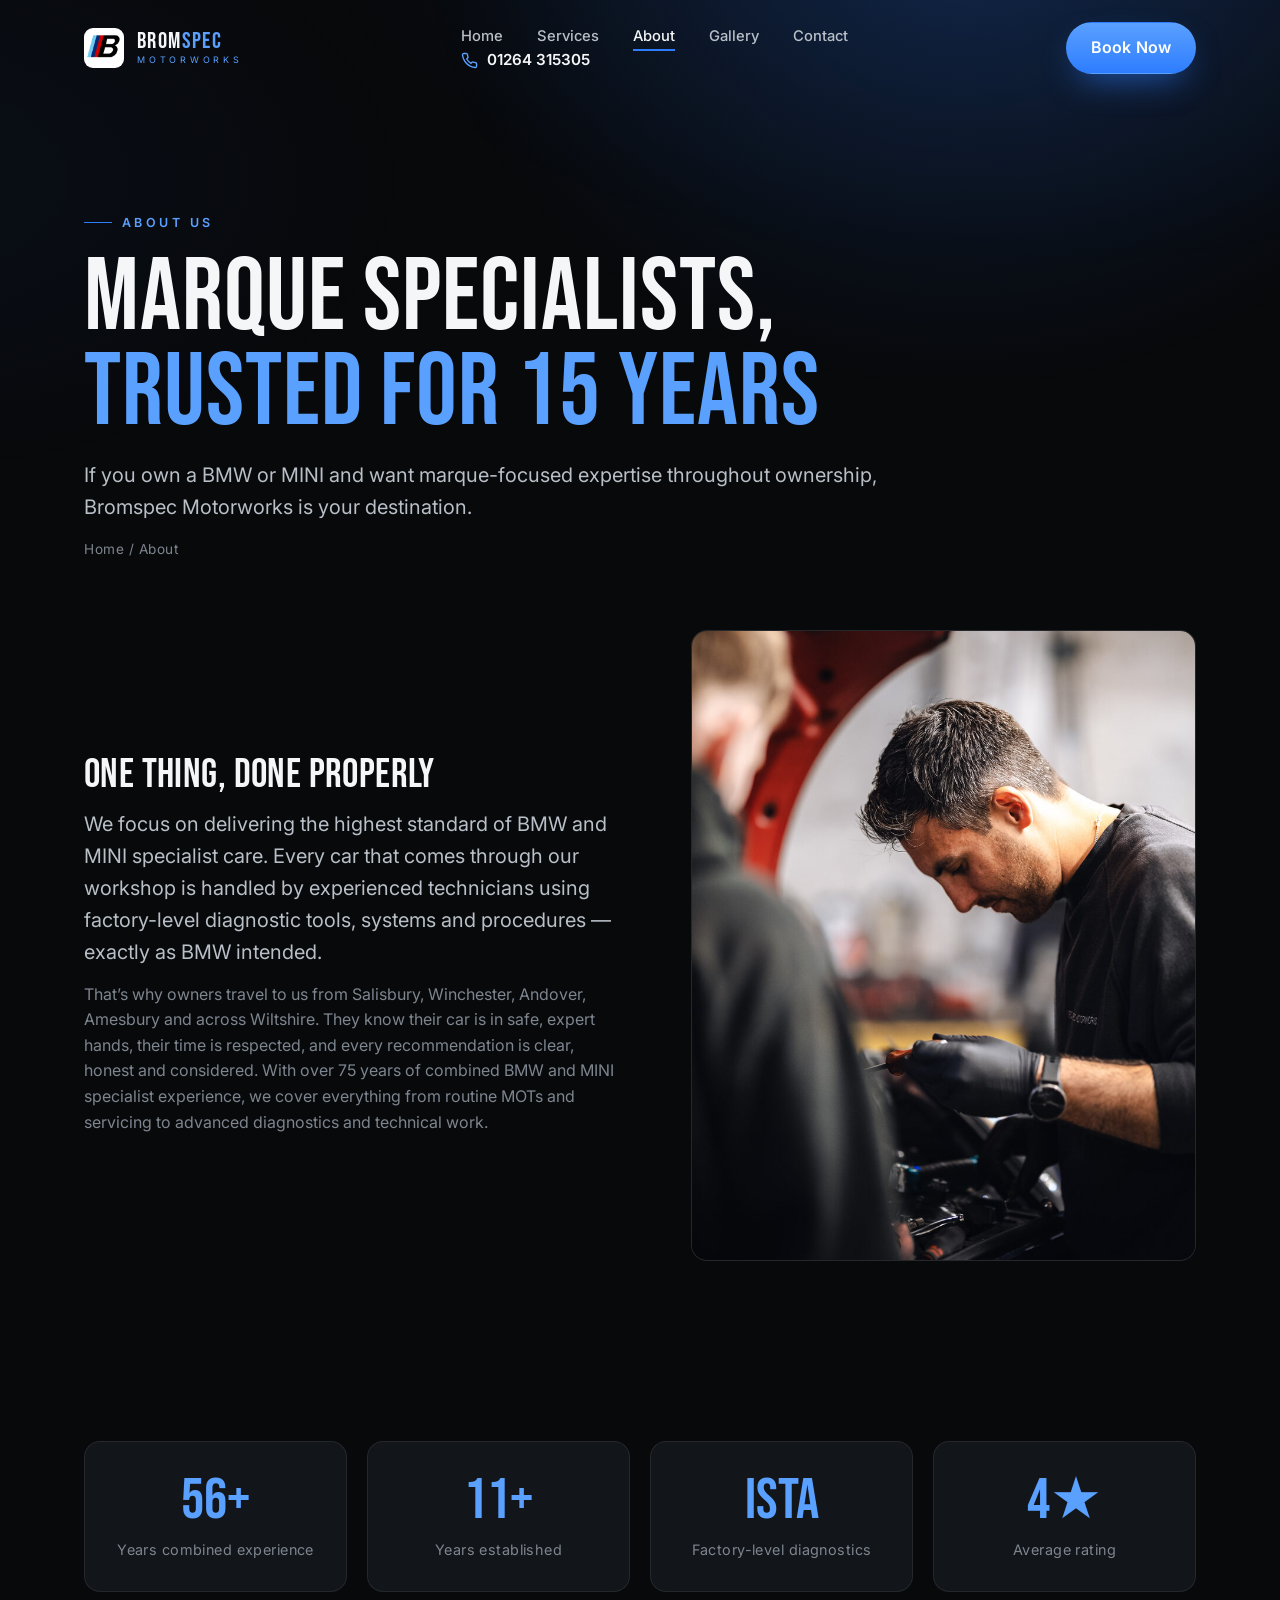
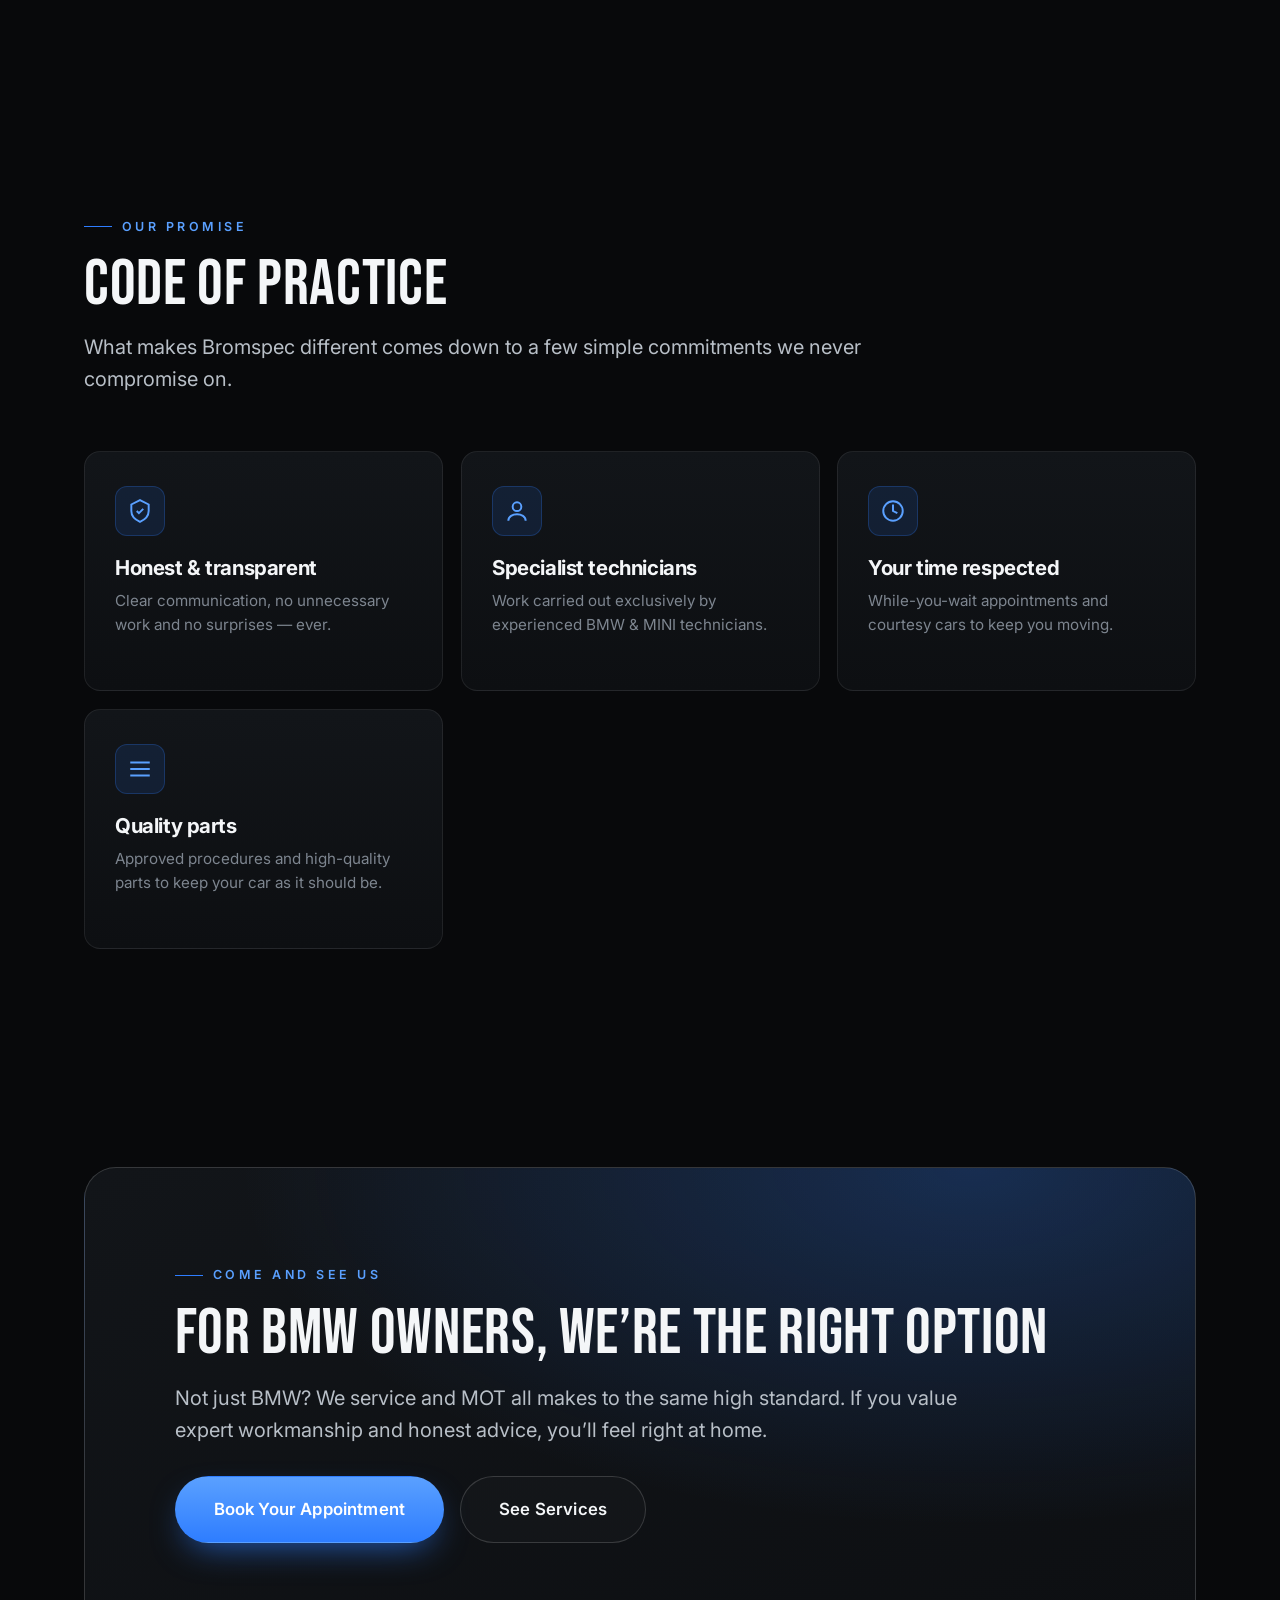
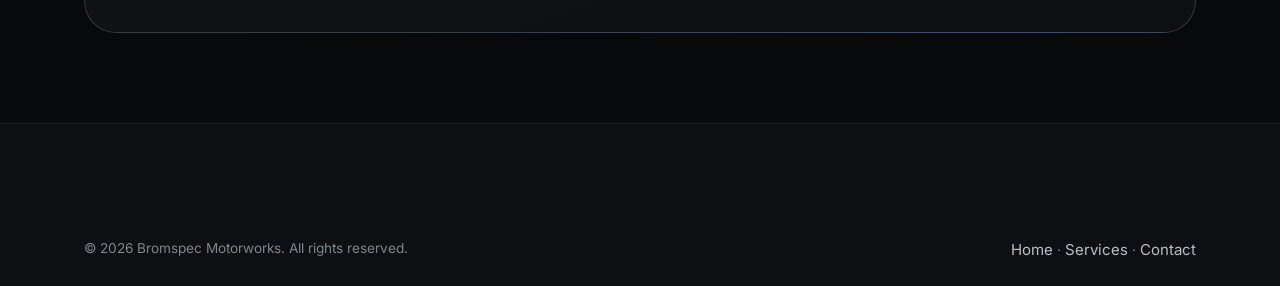
==== commit 001abc9c: "About page: skip-link, main landmark, breadcrumb JSON-LD, image perf attrs" ====
--- a/about.html
+++ b/about.html
@@ -29,31 +29,45 @@
 <link rel="icon" type="image/png" href="favicon.png" />
 <link rel="apple-touch-icon" href="images/logo.png" />
 <link rel="stylesheet" href="assets/css/style.css" />
+<script type="application/ld+json">
+{
+  "@context": "https://schema.org",
+  "@type": "BreadcrumbList",
+  "itemListElement": [
+    { "@type": "ListItem", "position": 1, "name": "Home", "item": "https://www.bromspec.co.uk/" },
+    { "@type": "ListItem", "position": 2, "name": "About", "item": "https://www.bromspec.co.uk/about.html" }
+  ]
+}
+</script>
 </head>
 <body>
+
+<a class="skip-link" href="#main">Skip to content</a>
 
 <header class="nav" id="nav">
   <div class="container nav__inner">
     <a class="brand" href="index.html" aria-label="Bromspec Motorworks home">
-      <svg class="brand__mark" viewBox="0 0 48 48" fill="none" xmlns="http://www.w3.org/2000/svg"><circle cx="24" cy="24" r="22" stroke="#5aa0ff" stroke-width="2"/><path d="M24 4v40M4 24h40" stroke="#2e7dff" stroke-width="1.4" opacity=".5"/><path d="M24 24 A20 20 0 0 1 44 24 Z" fill="#2e7dff" opacity=".9"/><path d="M24 24 A20 20 0 0 1 4 24 Z" fill="#2e7dff" opacity=".9"/></svg>
+      <svg class="brand__mark" viewBox="0 0 48 48" fill="none" xmlns="http://www.w3.org/2000/svg" aria-hidden="true" focusable="false"><circle cx="24" cy="24" r="22" stroke="#5aa0ff" stroke-width="2"/><path d="M24 4v40M4 24h40" stroke="#2e7dff" stroke-width="1.4" opacity=".5"/><path d="M24 24 A20 20 0 0 1 44 24 Z" fill="#2e7dff" opacity=".9"/><path d="M24 24 A20 20 0 0 1 4 24 Z" fill="#2e7dff" opacity=".9"/></svg>
       <span class="brand__name">BROM<span>SPEC</span><span class="brand__sub">MOTORWORKS</span></span>
     </a>
     <nav class="nav__menu" aria-label="Primary">
       <ul class="nav__links">
         <li><a href="index.html">Home</a></li>
         <li><a href="services.html">Services</a></li>
-        <li><a href="about.html" class="active">About</a></li>
+        <li><a href="about.html" class="active" aria-current="page">About</a></li>
         <li><a href="index.html#gallery">Gallery</a></li>
         <li><a href="contact.html">Contact</a></li>
       </ul>
-      <a class="nav__phone" href="tel:+441264315305"><svg viewBox="0 0 24 24" fill="none" stroke="currentColor" stroke-width="2"><path d="M22 16.92v3a2 2 0 0 1-2.18 2 19.79 19.79 0 0 1-8.63-3.07 19.5 19.5 0 0 1-6-6 19.79 19.79 0 0 1-3.07-8.67A2 2 0 0 1 4.11 2h3a2 2 0 0 1 2 1.72c.13.96.36 1.9.69 2.81a2 2 0 0 1-.45 2.11L8.09 9.91a16 16 0 0 0 6 6l1.27-1.27a2 2 0 0 1 2.11-.45c.91.33 1.85.56 2.81.69A2 2 0 0 1 22 16.92Z"/></svg>01264 315305</a>
+      <a class="nav__phone" href="tel:+441264315305"><svg viewBox="0 0 24 24" fill="none" stroke="currentColor" stroke-width="2" aria-hidden="true" focusable="false"><path d="M22 16.92v3a2 2 0 0 1-2.18 2 19.79 19.79 0 0 1-8.63-3.07 19.5 19.5 0 0 1-6-6 19.79 19.79 0 0 1-3.07-8.67A2 2 0 0 1 4.11 2h3a2 2 0 0 1 2 1.72c.13.96.36 1.9.69 2.81a2 2 0 0 1-.45 2.11L8.09 9.91a16 16 0 0 0 6 6l1.27-1.27a2 2 0 0 1 2.11-.45c.91.33 1.85.56 2.81.69A2 2 0 0 1 22 16.92Z"/></svg>01264 315305</a>
     </nav>
     <div class="nav__cta">
       <a class="btn btn-primary" href="contact.html" style="--pad:12px 24px">Book Now</a>
-      <button class="nav__burger" aria-label="Menu" aria-expanded="false"><span></span><span></span><span></span></button>
+      <button class="nav__burger" aria-label="Menu" aria-expanded="false" aria-controls="nav"><span></span><span></span><span></span></button>
     </div>
   </div>
 </header>
+
+<main id="main">
 
 <section class="pagehead">
   <div class="container" data-reveal>
@@ -72,8 +86,8 @@
       <p class="muted" style="margin-top:14px">That’s why owners travel to us from Salisbury, Winchester, Andover, Amesbury and across Wiltshire. They know their car is in safe, expert hands, their time is respected, and every recommendation is clear, honest and considered. With over 75 years of combined BMW and MINI specialist experience, we cover everything from routine MOTs and servicing to advanced diagnostics and technical work.</p>
     </div>
     <div class="split__media" data-reveal data-reveal-delay="1">
-      <img src="images/team.jpg" alt="The Bromspec team" onerror="this.style.display='none';this.nextElementSibling.style.display='grid'" />
-      <div class="ph" style="display:none"><svg viewBox="0 0 24 24" width="40" fill="none" stroke="currentColor" stroke-width="1.4"><rect x="3" y="3" width="18" height="18" rx="2"/><circle cx="9" cy="9" r="2"/><path d="M21 15l-5-5L5 21"/></svg><span>Add a team photo →<br><code>images/team.jpg</code></span></div>
+      <img src="images/team.jpg" alt="The Bromspec team" width="800" height="1000" loading="lazy" decoding="async" onerror="this.style.display='none';this.nextElementSibling.style.display='grid'" />
+      <div class="ph" style="display:none"><svg viewBox="0 0 24 24" width="40" fill="none" stroke="currentColor" stroke-width="1.4" aria-hidden="true" focusable="false"><rect x="3" y="3" width="18" height="18" rx="2"/><circle cx="9" cy="9" r="2"/><path d="M21 15l-5-5L5 21"/></svg><span>Add a team photo →<br><code>images/team.jpg</code></span></div>
     </div>
   </div>
 </section>
@@ -98,10 +112,10 @@
       <p class="lead" style="margin-top:16px">What makes Bromspec different comes down to a few simple commitments we never compromise on.</p>
     </div>
     <div class="svc-grid">
-      <div class="svc-card" data-reveal><span class="svc-card__icon"><svg viewBox="0 0 24 24" fill="none" stroke="currentColor" stroke-width="1.8"><path d="M12 2l8 4v6c0 5-3.5 8-8 10-4.5-2-8-5-8-10V6z"/><path d="M9 12l2 2 4-4"/></svg></span><h3>Honest &amp; transparent</h3><p>Clear communication, no unnecessary work and no surprises — ever.</p></div>
-      <div class="svc-card" data-reveal data-reveal-delay="1"><span class="svc-card__icon"><svg viewBox="0 0 24 24" fill="none" stroke="currentColor" stroke-width="1.8"><circle cx="12" cy="8" r="4"/><path d="M4 21c0-4 4-6 8-6s8 2 8 6"/></svg></span><h3>Specialist technicians</h3><p>Work carried out exclusively by experienced BMW &amp; MINI technicians.</p></div>
-      <div class="svc-card" data-reveal data-reveal-delay="2"><span class="svc-card__icon"><svg viewBox="0 0 24 24" fill="none" stroke="currentColor" stroke-width="1.8"><path d="M12 6v6l4 2"/><circle cx="12" cy="12" r="9"/></svg></span><h3>Your time respected</h3><p>While-you-wait appointments and courtesy cars to keep you moving.</p></div>
-      <div class="svc-card" data-reveal data-reveal-delay="3"><span class="svc-card__icon"><svg viewBox="0 0 24 24" fill="none" stroke="currentColor" stroke-width="1.8"><path d="M3 12h18M3 6h18M3 18h18"/></svg></span><h3>Quality parts</h3><p>Approved procedures and high-quality parts to keep your car as it should be.</p></div>
+      <div class="svc-card" data-reveal><span class="svc-card__icon"><svg viewBox="0 0 24 24" fill="none" stroke="currentColor" stroke-width="1.8" aria-hidden="true" focusable="false"><path d="M12 2l8 4v6c0 5-3.5 8-8 10-4.5-2-8-5-8-10V6z"/><path d="M9 12l2 2 4-4"/></svg></span><h3>Honest &amp; transparent</h3><p>Clear communication, no unnecessary work and no surprises — ever.</p></div>
+      <div class="svc-card" data-reveal data-reveal-delay="1"><span class="svc-card__icon"><svg viewBox="0 0 24 24" fill="none" stroke="currentColor" stroke-width="1.8" aria-hidden="true" focusable="false"><circle cx="12" cy="8" r="4"/><path d="M4 21c0-4 4-6 8-6s8 2 8 6"/></svg></span><h3>Specialist technicians</h3><p>Work carried out exclusively by experienced BMW &amp; MINI technicians.</p></div>
+      <div class="svc-card" data-reveal data-reveal-delay="2"><span class="svc-card__icon"><svg viewBox="0 0 24 24" fill="none" stroke="currentColor" stroke-width="1.8" aria-hidden="true" focusable="false"><path d="M12 6v6l4 2"/><circle cx="12" cy="12" r="9"/></svg></span><h3>Your time respected</h3><p>While-you-wait appointments and courtesy cars to keep you moving.</p></div>
+      <div class="svc-card" data-reveal data-reveal-delay="3"><span class="svc-card__icon"><svg viewBox="0 0 24 24" fill="none" stroke="currentColor" stroke-width="1.8" aria-hidden="true" focusable="false"><path d="M3 12h18M3 6h18M3 18h18"/></svg></span><h3>Quality parts</h3><p>Approved procedures and high-quality parts to keep your car as it should be.</p></div>
     </div>
   </div>
 </section>
@@ -120,6 +134,8 @@
   </div>
 </section>
 
+</main>
+
 <footer class="footer">
   <div class="container">
     <div class="footer__bar" style="border-top:none">
--- a/assets/css/style.css
+++ b/assets/css/style.css
@@ -53,6 +53,23 @@
 ul { list-style: none; padding: 0; }
 
 ::selection { background: var(--accent); color: #fff; }
+
+/* ----------------------------------------------------- Accessibility */
+/* Visible keyboard focus ring (does not appear on mouse clicks) */
+:focus-visible {
+  outline: 2px solid var(--accent-2);
+  outline-offset: 3px;
+  border-radius: 4px;
+}
+/* Skip link — first focusable element, jumps keyboard/screen-reader users
+   straight to the page content past the navigation */
+.skip-link {
+  position: absolute; top: -100px; left: 12px; z-index: 1000;
+  padding: 12px 18px; border-radius: 0 0 10px 10px;
+  background: var(--accent); color: #fff; font-weight: 600;
+  transition: top .25s var(--ease);
+}
+.skip-link:focus { top: 0; }
 
 /* Ambient grain / glow background */
 body::before {
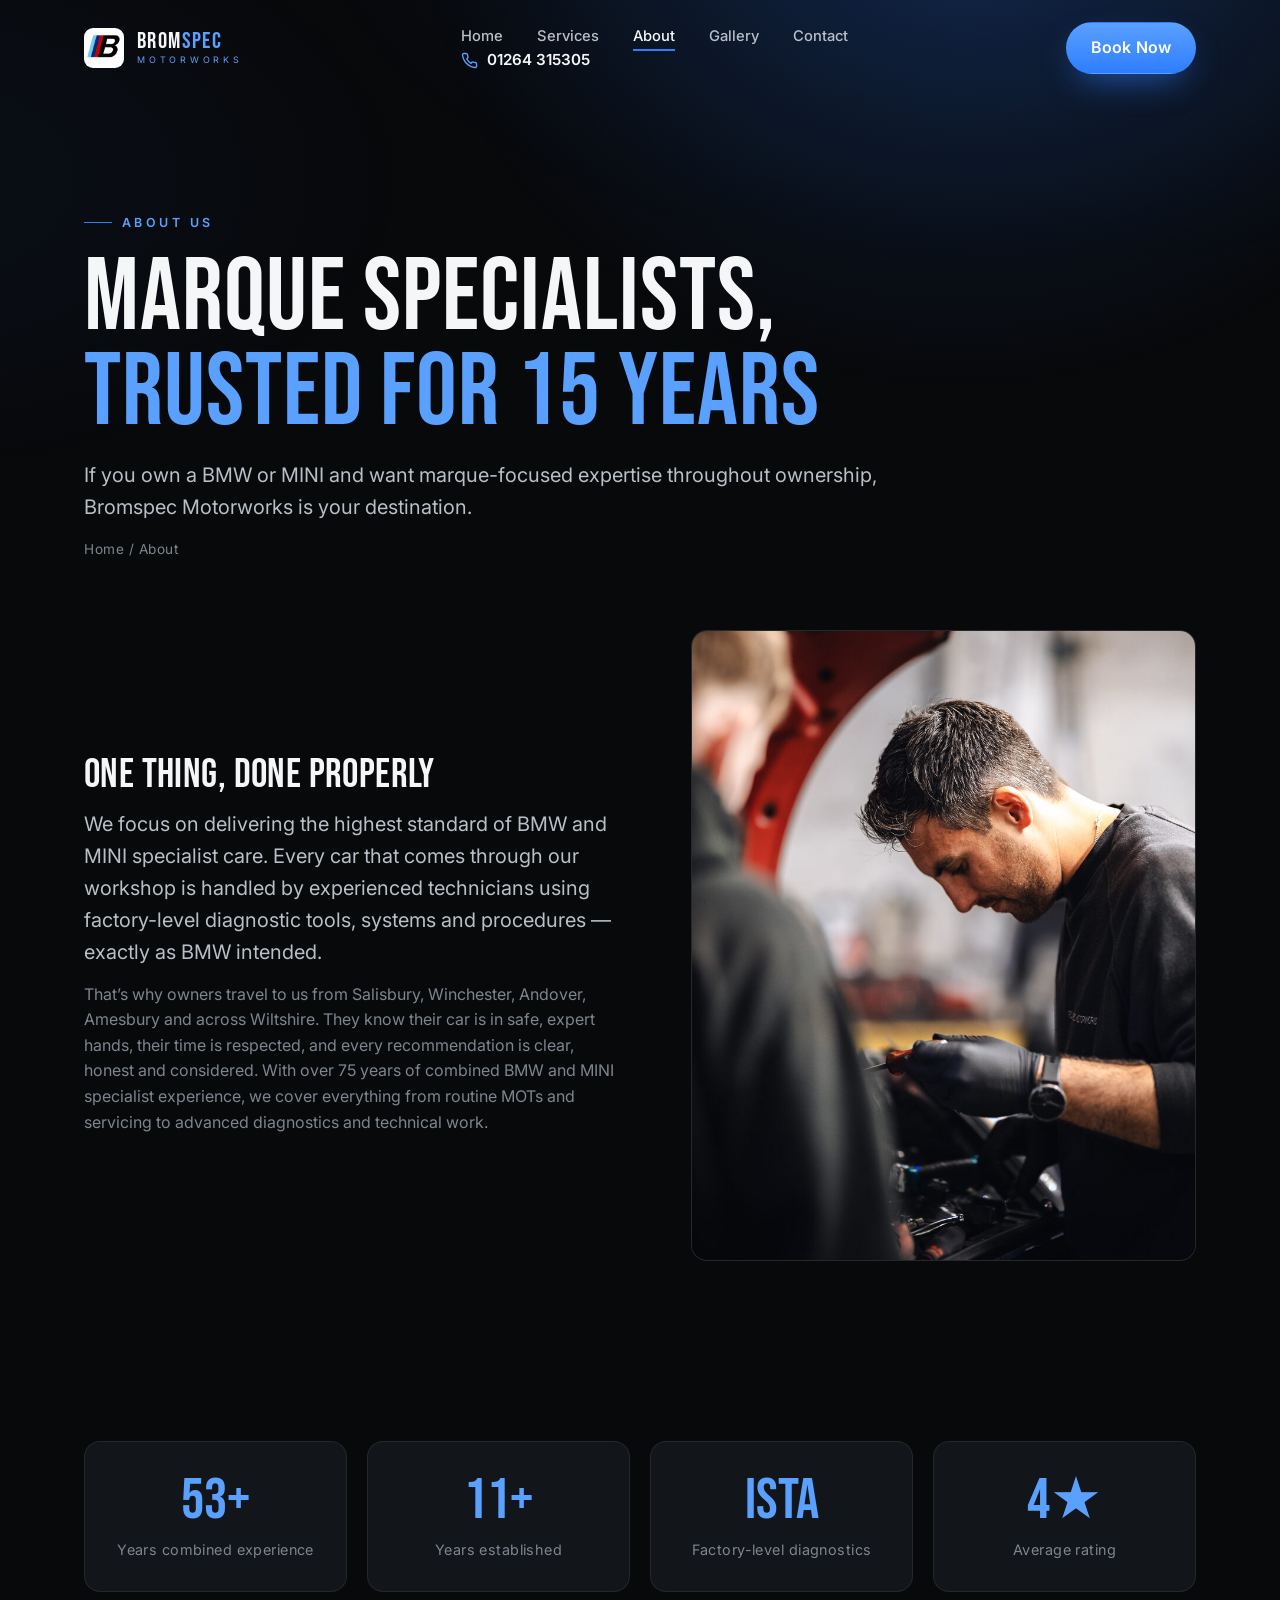
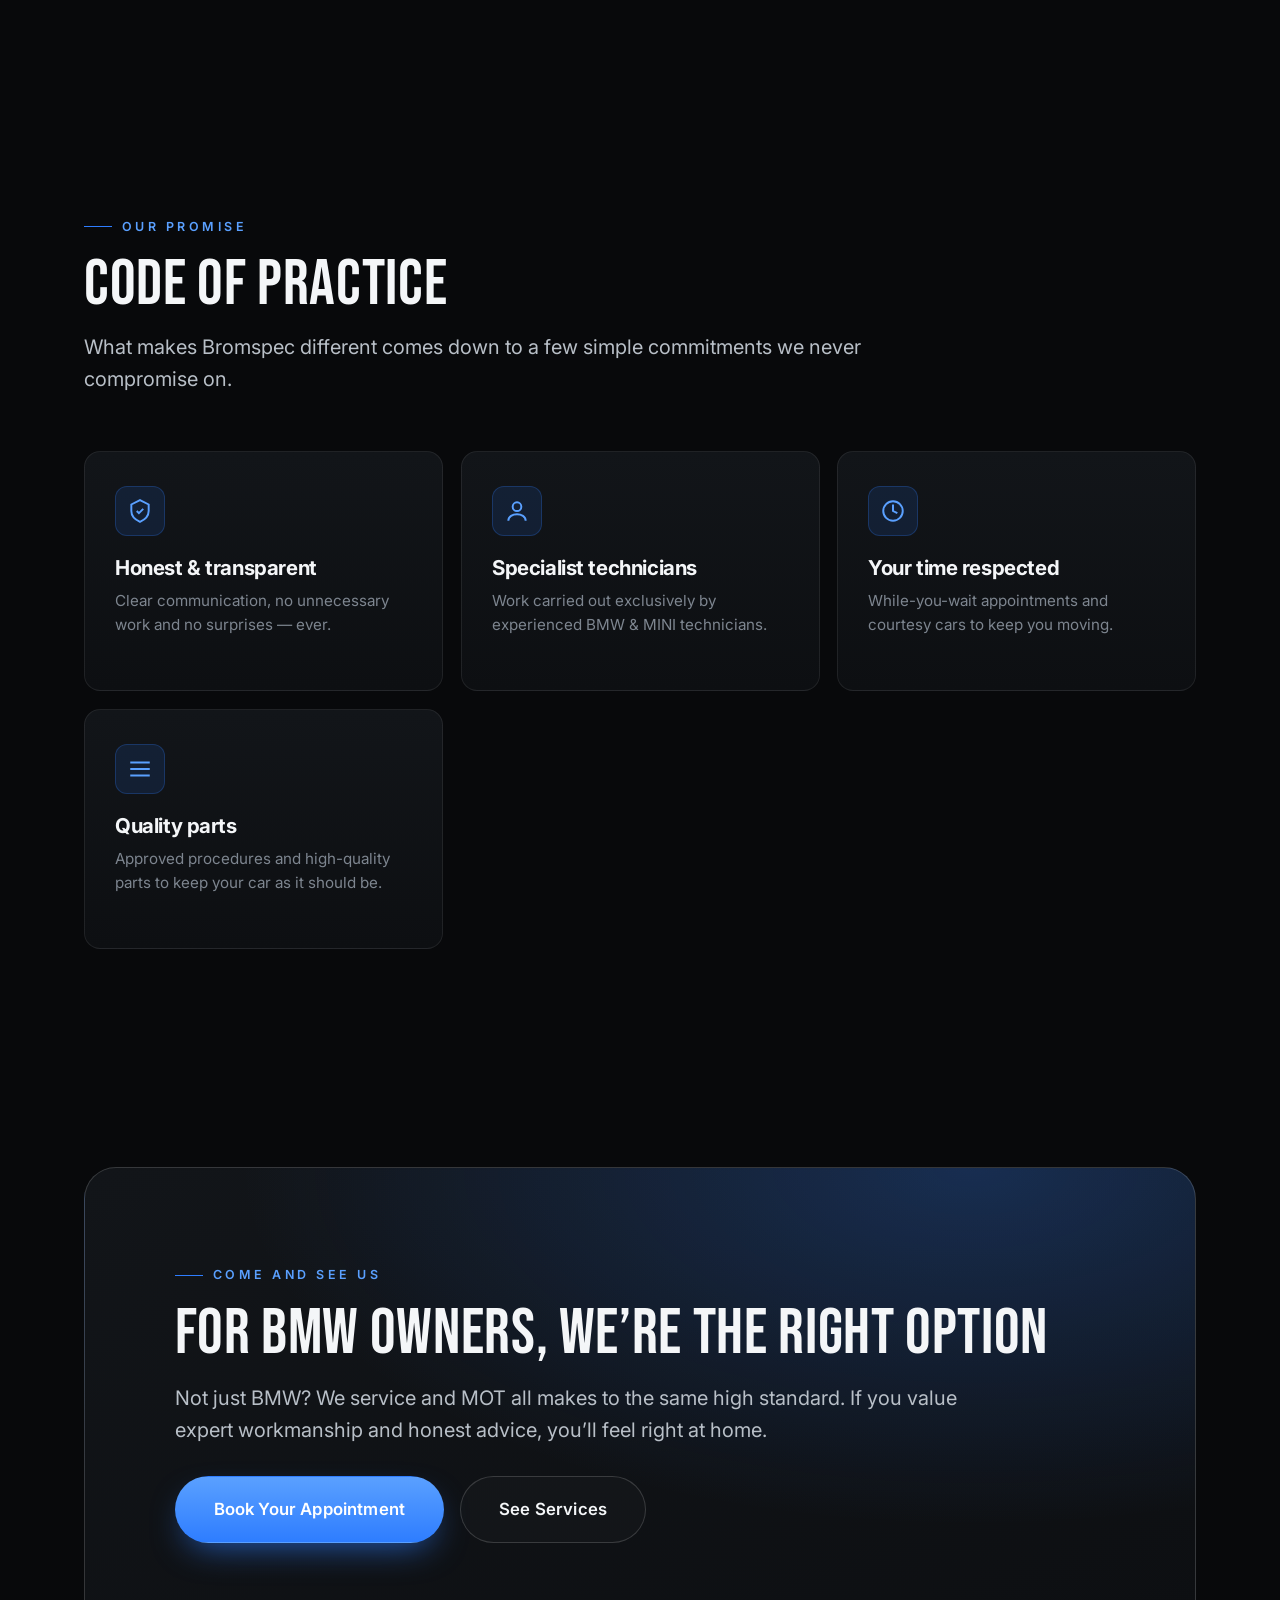
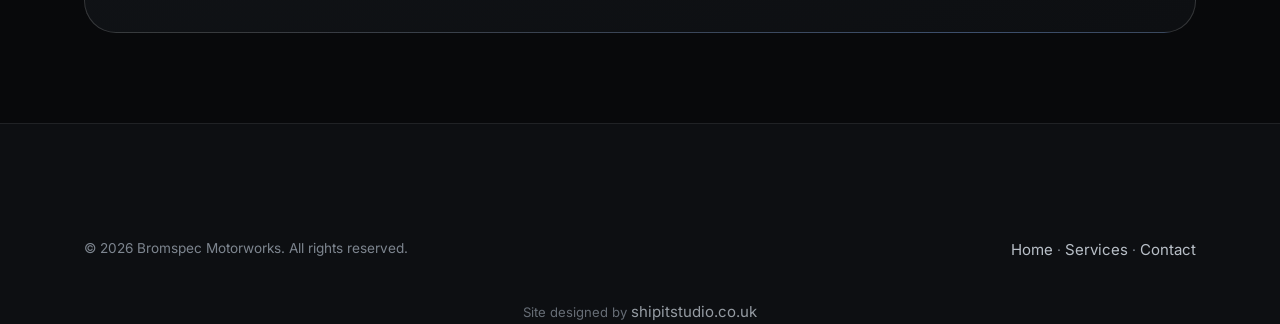
==== commit f7a2f296: "Add shipitstudio.co.uk design credit to footer on about, services & contact pages" ====
--- a/about.html
+++ b/about.html
@@ -142,6 +142,7 @@
       <span>© <span data-year>2026</span> Bromspec Motorworks. All rights reserved.</span>
       <span><a href="index.html" style="color:var(--text-soft)">Home</a> · <a href="services.html" style="color:var(--text-soft)">Services</a> · <a href="contact.html" style="color:var(--text-soft)">Contact</a></span>
     </div>
+    <p class="muted" style="text-align:center;font-size:.82rem;margin-top:14px;opacity:.8">Site designed by <a href="https://shipitstudio.co.uk" target="_blank" rel="noopener" style="color:var(--text-soft)">shipitstudio.co.uk</a></p>
   </div>
 </footer>
 
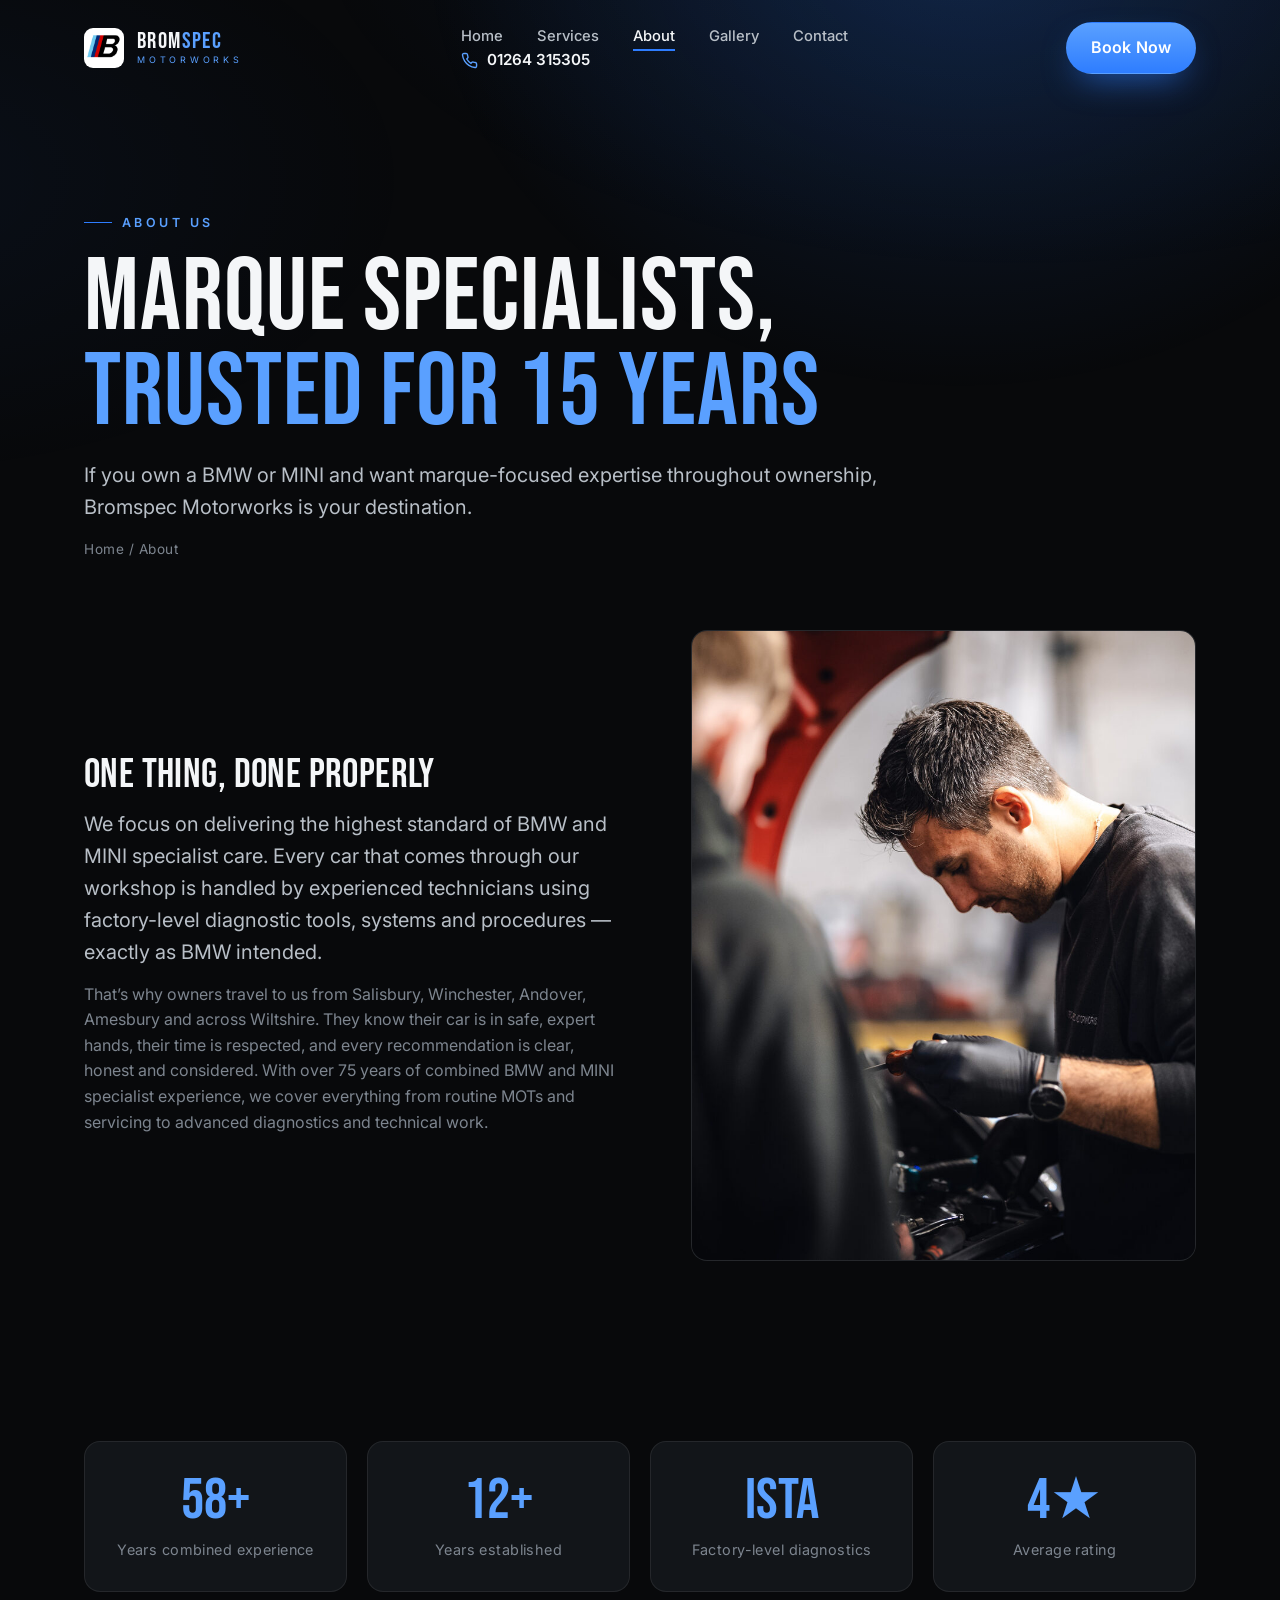
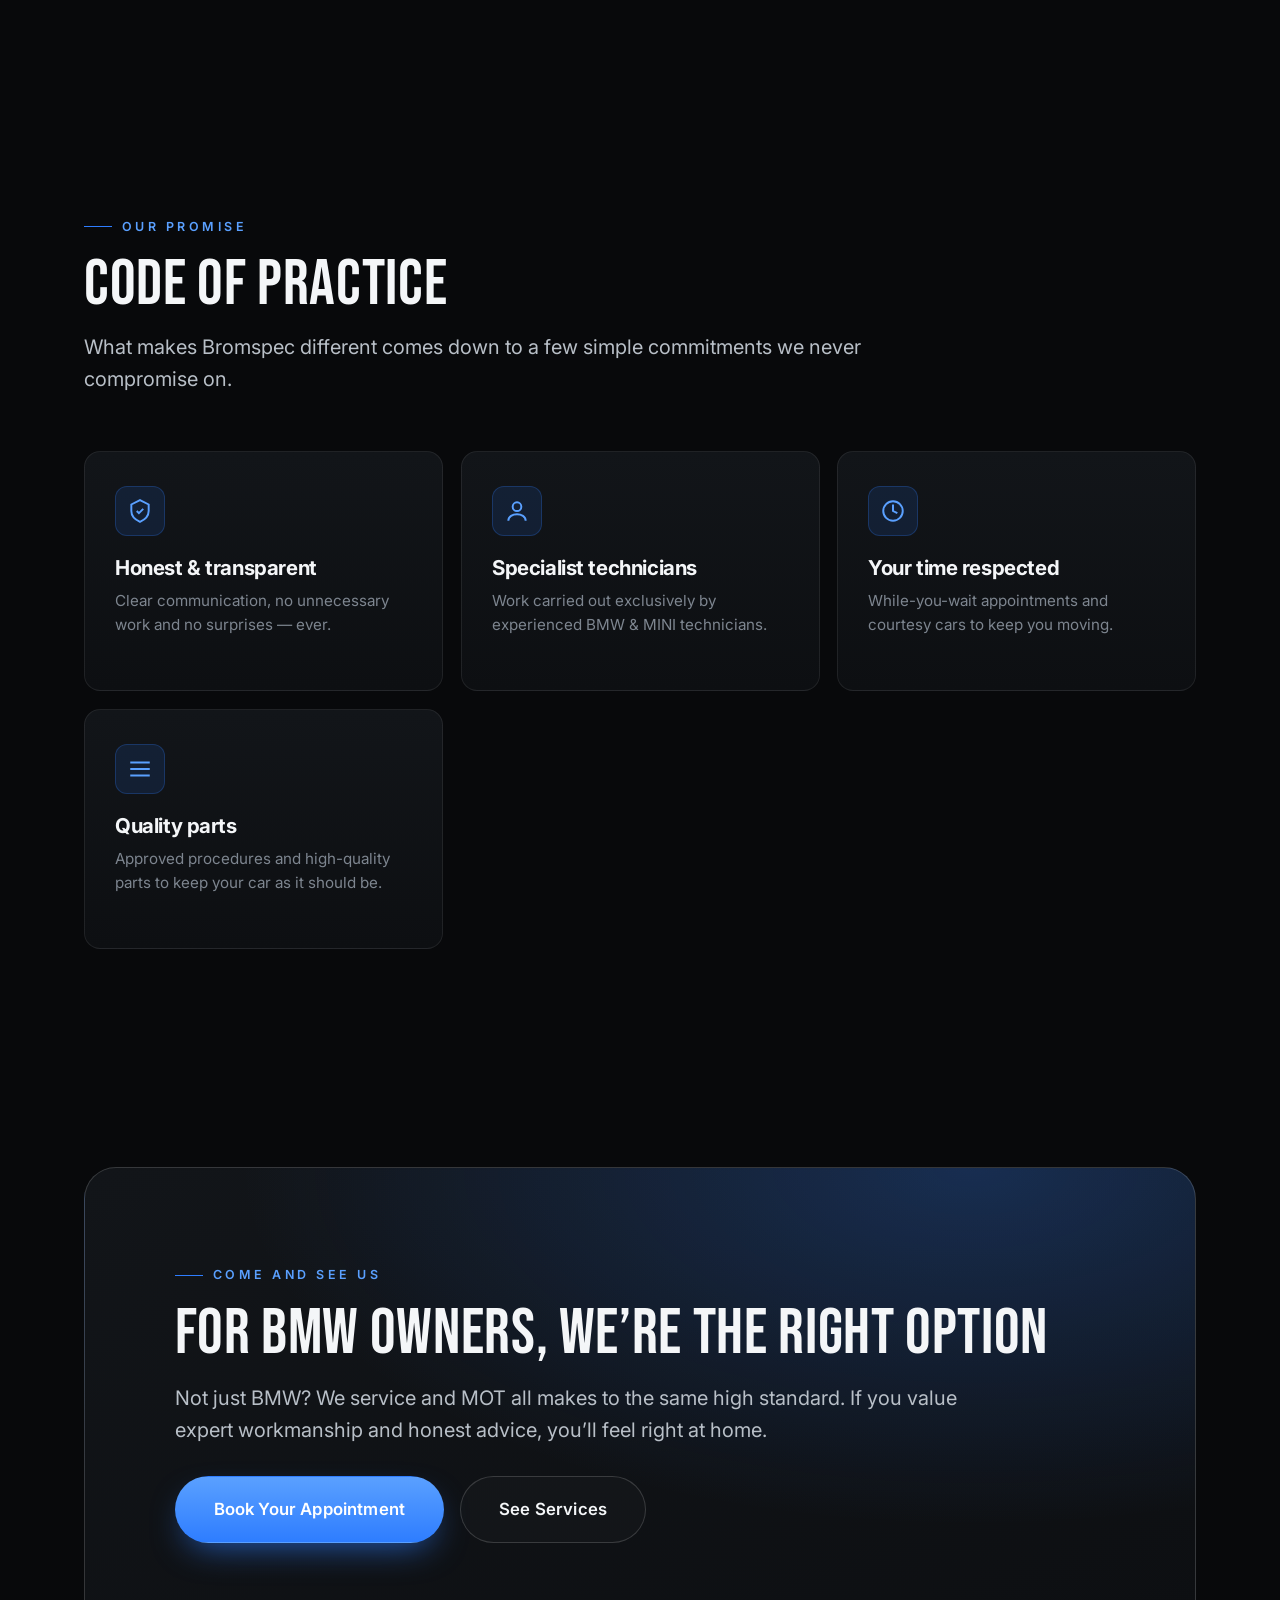
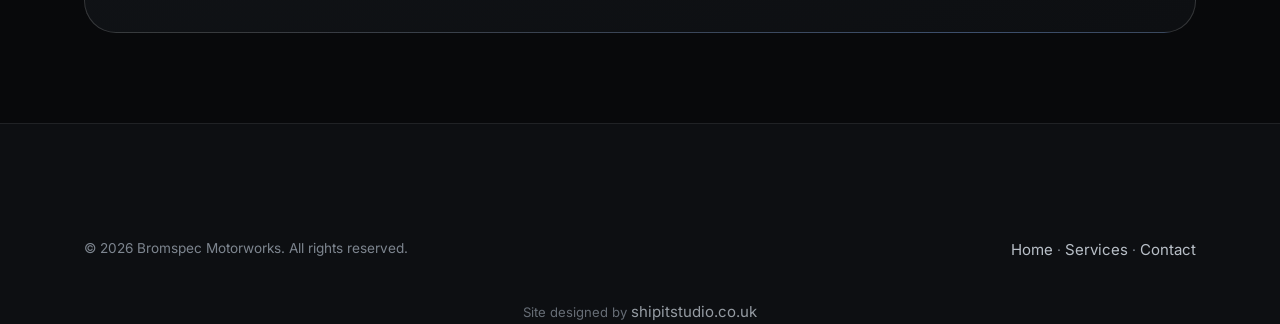
==== commit b1267773: "Use clean URLs in about.html (canonical, og:url, internal links)" ====
--- a/about.html
+++ b/about.html
@@ -5,14 +5,14 @@
 <meta name="viewport" content="width=device-width, initial-scale=1" />
 <title>About — Bromspec Motorworks · BMW &amp; MINI Specialists near Salisbury</title>
 <meta name="description" content="Meet Bromspec Motorworks — BMW & MINI specialists with 75+ years combined experience, serving Wiltshire drivers for over 15 years with honest, expert care." />
-<link rel="canonical" href="https://www.bromspec.co.uk/about.html" />
+<link rel="canonical" href="https://www.bromspec.co.uk/about" />
 <meta name="robots" content="index, follow" />
 <meta property="og:type" content="website" />
 <meta property="og:site_name" content="Bromspec Motorworks" />
 <meta property="og:locale" content="en_GB" />
 <meta property="og:title" content="About — Bromspec Motorworks · BMW &amp; MINI Specialists near Salisbury" />
 <meta property="og:description" content="BMW &amp; MINI specialists with 75+ years combined experience, serving Wiltshire drivers with honest, expert care." />
-<meta property="og:url" content="https://www.bromspec.co.uk/about.html" />
+<meta property="og:url" content="https://www.bromspec.co.uk/about" />
 <meta property="og:image" content="https://www.bromspec.co.uk/images/hero.jpg" />
 <meta name="twitter:card" content="summary_large_image" />
 <meta name="twitter:image" content="https://www.bromspec.co.uk/images/hero.jpg" />
@@ -35,7 +35,7 @@
   "@type": "BreadcrumbList",
   "itemListElement": [
     { "@type": "ListItem", "position": 1, "name": "Home", "item": "https://www.bromspec.co.uk/" },
-    { "@type": "ListItem", "position": 2, "name": "About", "item": "https://www.bromspec.co.uk/about.html" }
+    { "@type": "ListItem", "position": 2, "name": "About", "item": "https://www.bromspec.co.uk/about" }
   ]
 }
 </script>
@@ -46,22 +46,22 @@
 
 <header class="nav" id="nav">
   <div class="container nav__inner">
-    <a class="brand" href="index.html" aria-label="Bromspec Motorworks home">
+    <a class="brand" href="/" aria-label="Bromspec Motorworks home">
       <svg class="brand__mark" viewBox="0 0 48 48" fill="none" xmlns="http://www.w3.org/2000/svg" aria-hidden="true" focusable="false"><circle cx="24" cy="24" r="22" stroke="#5aa0ff" stroke-width="2"/><path d="M24 4v40M4 24h40" stroke="#2e7dff" stroke-width="1.4" opacity=".5"/><path d="M24 24 A20 20 0 0 1 44 24 Z" fill="#2e7dff" opacity=".9"/><path d="M24 24 A20 20 0 0 1 4 24 Z" fill="#2e7dff" opacity=".9"/></svg>
       <span class="brand__name">BROM<span>SPEC</span><span class="brand__sub">MOTORWORKS</span></span>
     </a>
     <nav class="nav__menu" aria-label="Primary">
       <ul class="nav__links">
-        <li><a href="index.html">Home</a></li>
-        <li><a href="services.html">Services</a></li>
-        <li><a href="about.html" class="active" aria-current="page">About</a></li>
-        <li><a href="index.html#gallery">Gallery</a></li>
-        <li><a href="contact.html">Contact</a></li>
+        <li><a href="/">Home</a></li>
+        <li><a href="/services">Services</a></li>
+        <li><a href="/about" class="active" aria-current="page">About</a></li>
+        <li><a href="/#gallery">Gallery</a></li>
+        <li><a href="/contact">Contact</a></li>
       </ul>
       <a class="nav__phone" href="tel:+441264315305"><svg viewBox="0 0 24 24" fill="none" stroke="currentColor" stroke-width="2" aria-hidden="true" focusable="false"><path d="M22 16.92v3a2 2 0 0 1-2.18 2 19.79 19.79 0 0 1-8.63-3.07 19.5 19.5 0 0 1-6-6 19.79 19.79 0 0 1-3.07-8.67A2 2 0 0 1 4.11 2h3a2 2 0 0 1 2 1.72c.13.96.36 1.9.69 2.81a2 2 0 0 1-.45 2.11L8.09 9.91a16 16 0 0 0 6 6l1.27-1.27a2 2 0 0 1 2.11-.45c.91.33 1.85.56 2.81.69A2 2 0 0 1 22 16.92Z"/></svg>01264 315305</a>
     </nav>
     <div class="nav__cta">
-      <a class="btn btn-primary" href="contact.html" style="--pad:12px 24px">Book Now</a>
+      <a class="btn btn-primary" href="/contact" style="--pad:12px 24px">Book Now</a>
       <button class="nav__burger" aria-label="Menu" aria-expanded="false" aria-controls="nav"><span></span><span></span><span></span></button>
     </div>
   </div>
@@ -74,7 +74,7 @@
     <span class="eyebrow">About us</span>
     <h1 class="display h-xl">Marque specialists,<br><span class="accent-text">trusted for 15 years</span></h1>
     <p class="lead" style="margin-top:18px">If you own a BMW or MINI and want marque-focused expertise throughout ownership, Bromspec Motorworks is your destination.</p>
-    <p class="crumb"><a href="index.html">Home</a> / About</p>
+    <p class="crumb"><a href="/">Home</a> / About</p>
   </div>
 </section>
 
@@ -127,8 +127,8 @@
       <h2 class="display h-lg">For BMW owners, we’re the right option</h2>
       <p class="lead">Not just BMW? We service and MOT all makes to the same high standard. If you value expert workmanship and honest advice, you’ll feel right at home.</p>
       <div class="hero__actions">
-        <a class="btn btn-primary btn-lg" href="contact.html">Book Your Appointment</a>
-        <a class="btn btn-ghost btn-lg" href="services.html">See Services</a>
+        <a class="btn btn-primary btn-lg" href="/contact">Book Your Appointment</a>
+        <a class="btn btn-ghost btn-lg" href="/services">See Services</a>
       </div>
     </div>
   </div>
@@ -140,7 +140,7 @@
   <div class="container">
     <div class="footer__bar" style="border-top:none">
       <span>© <span data-year>2026</span> Bromspec Motorworks. All rights reserved.</span>
-      <span><a href="index.html" style="color:var(--text-soft)">Home</a> · <a href="services.html" style="color:var(--text-soft)">Services</a> · <a href="contact.html" style="color:var(--text-soft)">Contact</a></span>
+      <span><a href="/" style="color:var(--text-soft)">Home</a> · <a href="/services" style="color:var(--text-soft)">Services</a> · <a href="/contact" style="color:var(--text-soft)">Contact</a></span>
     </div>
     <p class="muted" style="text-align:center;font-size:.82rem;margin-top:14px;opacity:.8">Site designed by <a href="https://shipitstudio.co.uk" target="_blank" rel="noopener" style="color:var(--text-soft)">shipitstudio.co.uk</a></p>
   </div>
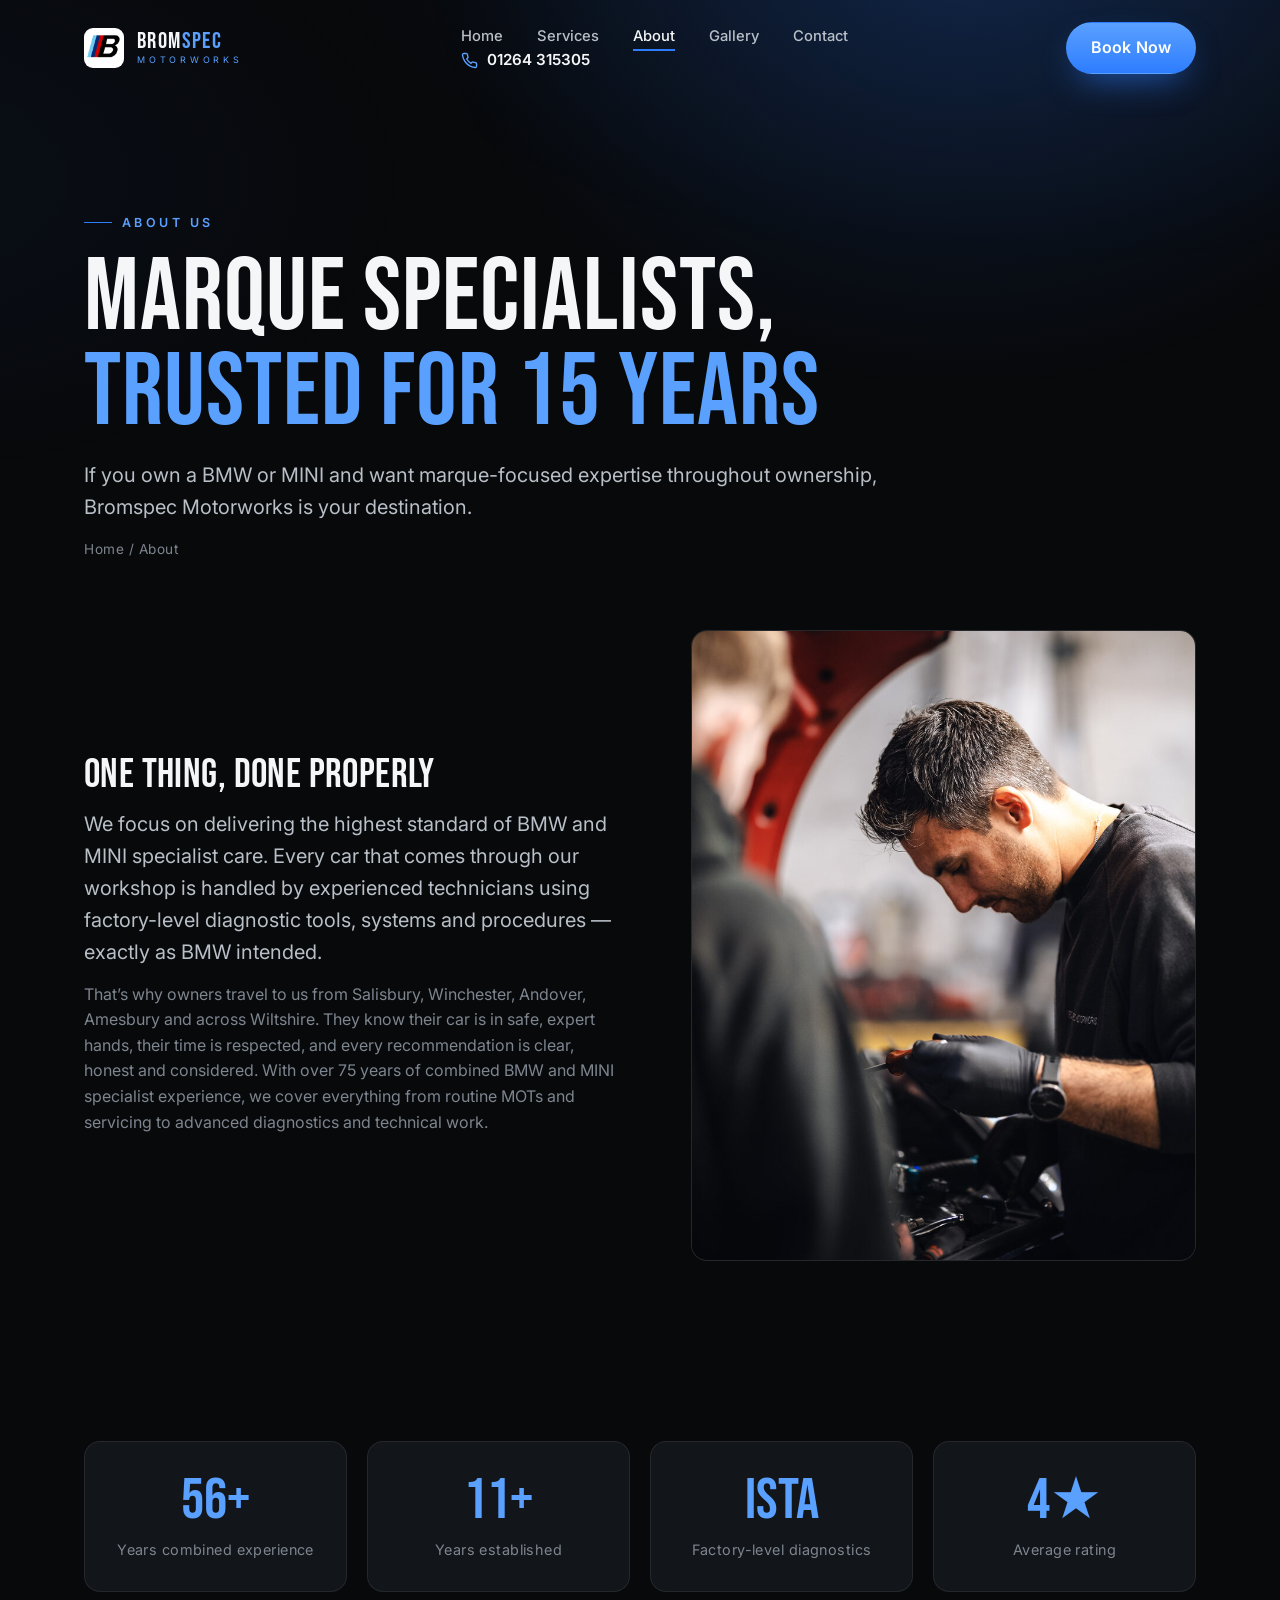
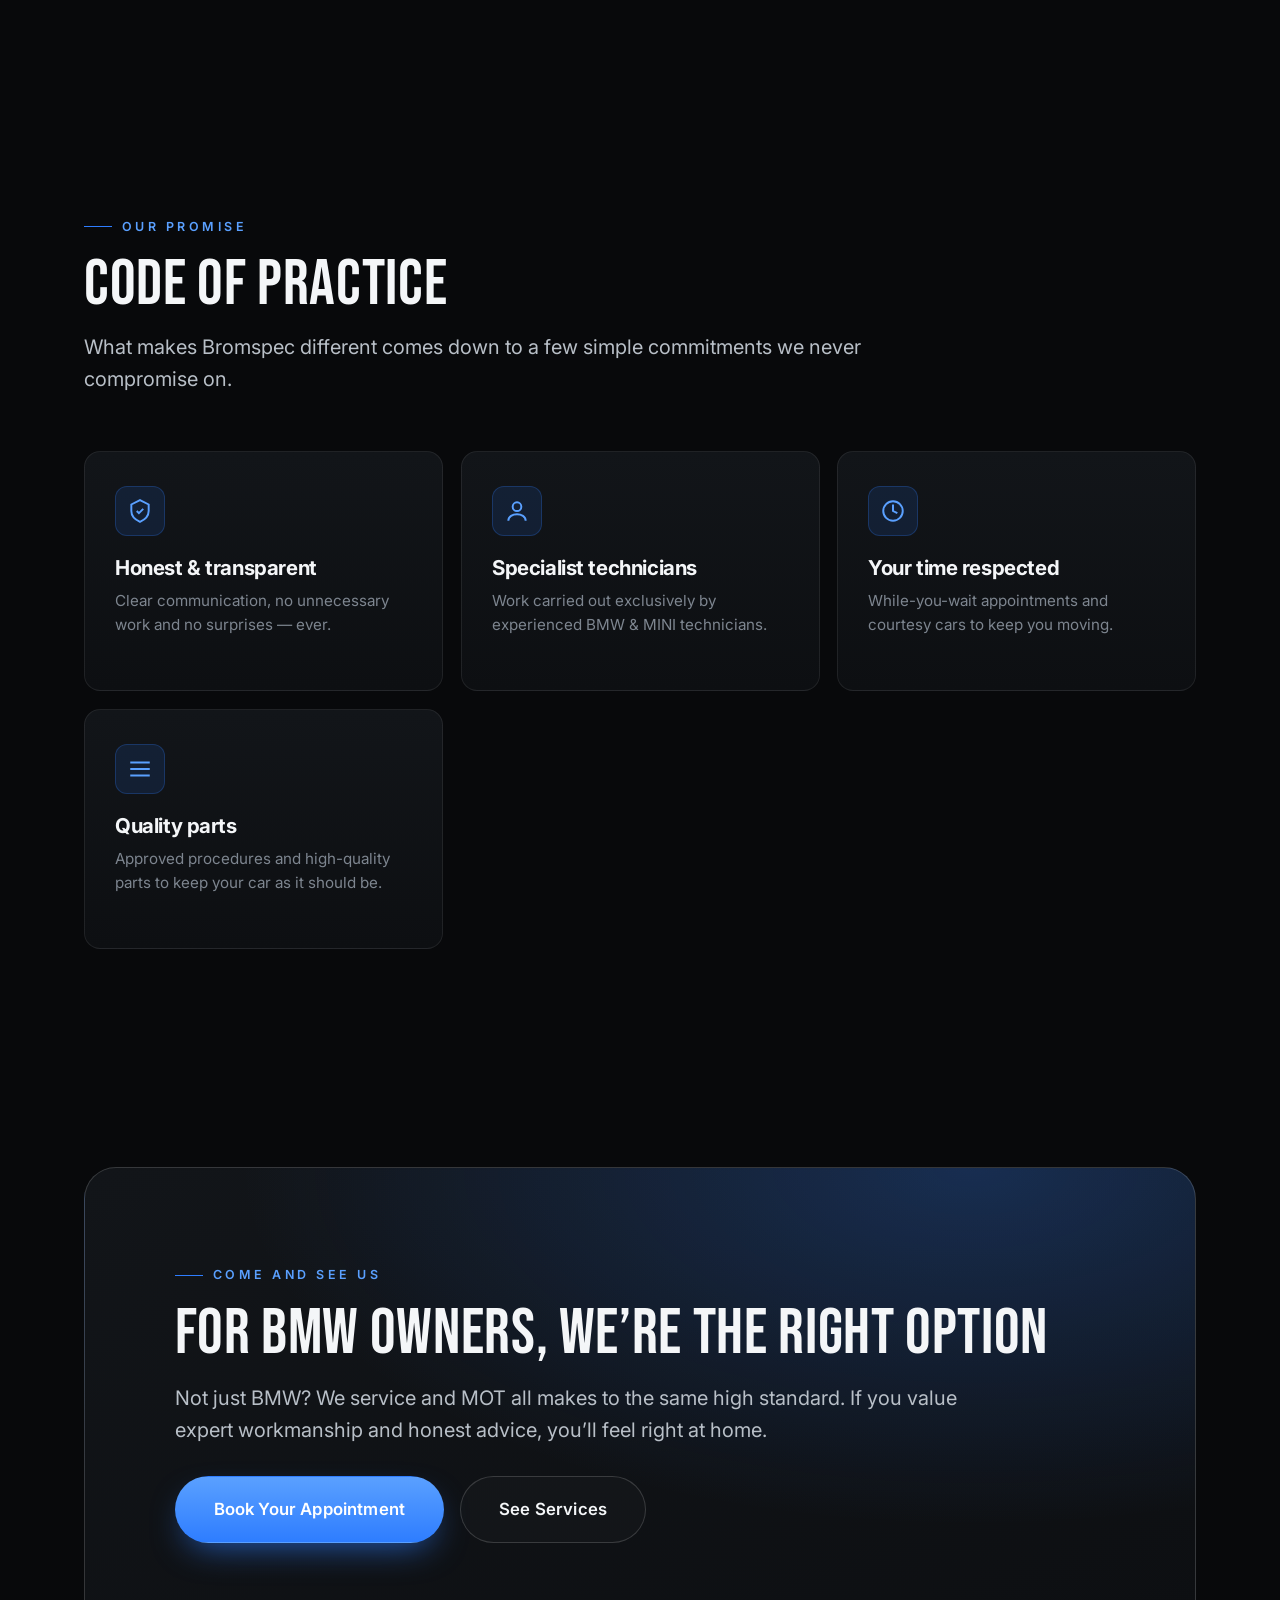
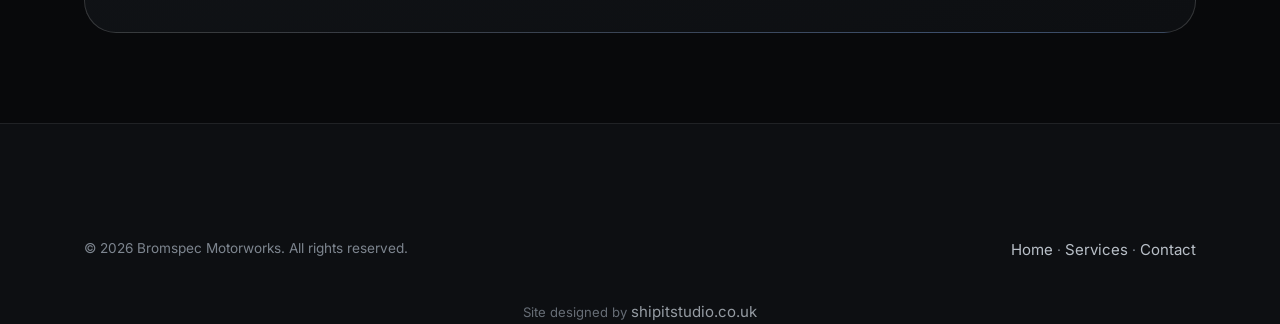
==== commit f5f63ce9: "Add Google Tag Manager (GTM-MNSMN5FG) to all pages; fix Lopcombe spelling" ====
--- a/about.html
+++ b/about.html
@@ -2,6 +2,13 @@
 <html lang="en-GB">
 <head>
 <meta charset="UTF-8" />
+<!-- Google Tag Manager -->
+<script>(function(w,d,s,l,i){w[l]=w[l]||[];w[l].push({'gtm.start':
+new Date().getTime(),event:'gtm.js'});var f=d.getElementsByTagName(s)[0],
+j=d.createElement(s),dl=l!='dataLayer'?'&l='+l:'';j.async=true;j.src=
+'https://www.googletagmanager.com/gtm.js?id='+i+dl;f.parentNode.insertBefore(j,f);
+})(window,document,'script','dataLayer','GTM-MNSMN5FG');</script>
+<!-- End Google Tag Manager -->
 <meta name="viewport" content="width=device-width, initial-scale=1" />
 <title>About — Bromspec Motorworks · BMW &amp; MINI Specialists near Salisbury</title>
 <meta name="description" content="Meet Bromspec Motorworks — BMW & MINI specialists with 75+ years combined experience, serving Wiltshire drivers for over 15 years with honest, expert care." />
@@ -41,6 +48,10 @@
 </script>
 </head>
 <body>
+<!-- Google Tag Manager (noscript) -->
+<noscript><iframe src="https://www.googletagmanager.com/ns.html?id=GTM-MNSMN5FG"
+height="0" width="0" style="display:none;visibility:hidden"></iframe></noscript>
+<!-- End Google Tag Manager (noscript) -->
 
 <a class="skip-link" href="#main">Skip to content</a>
 
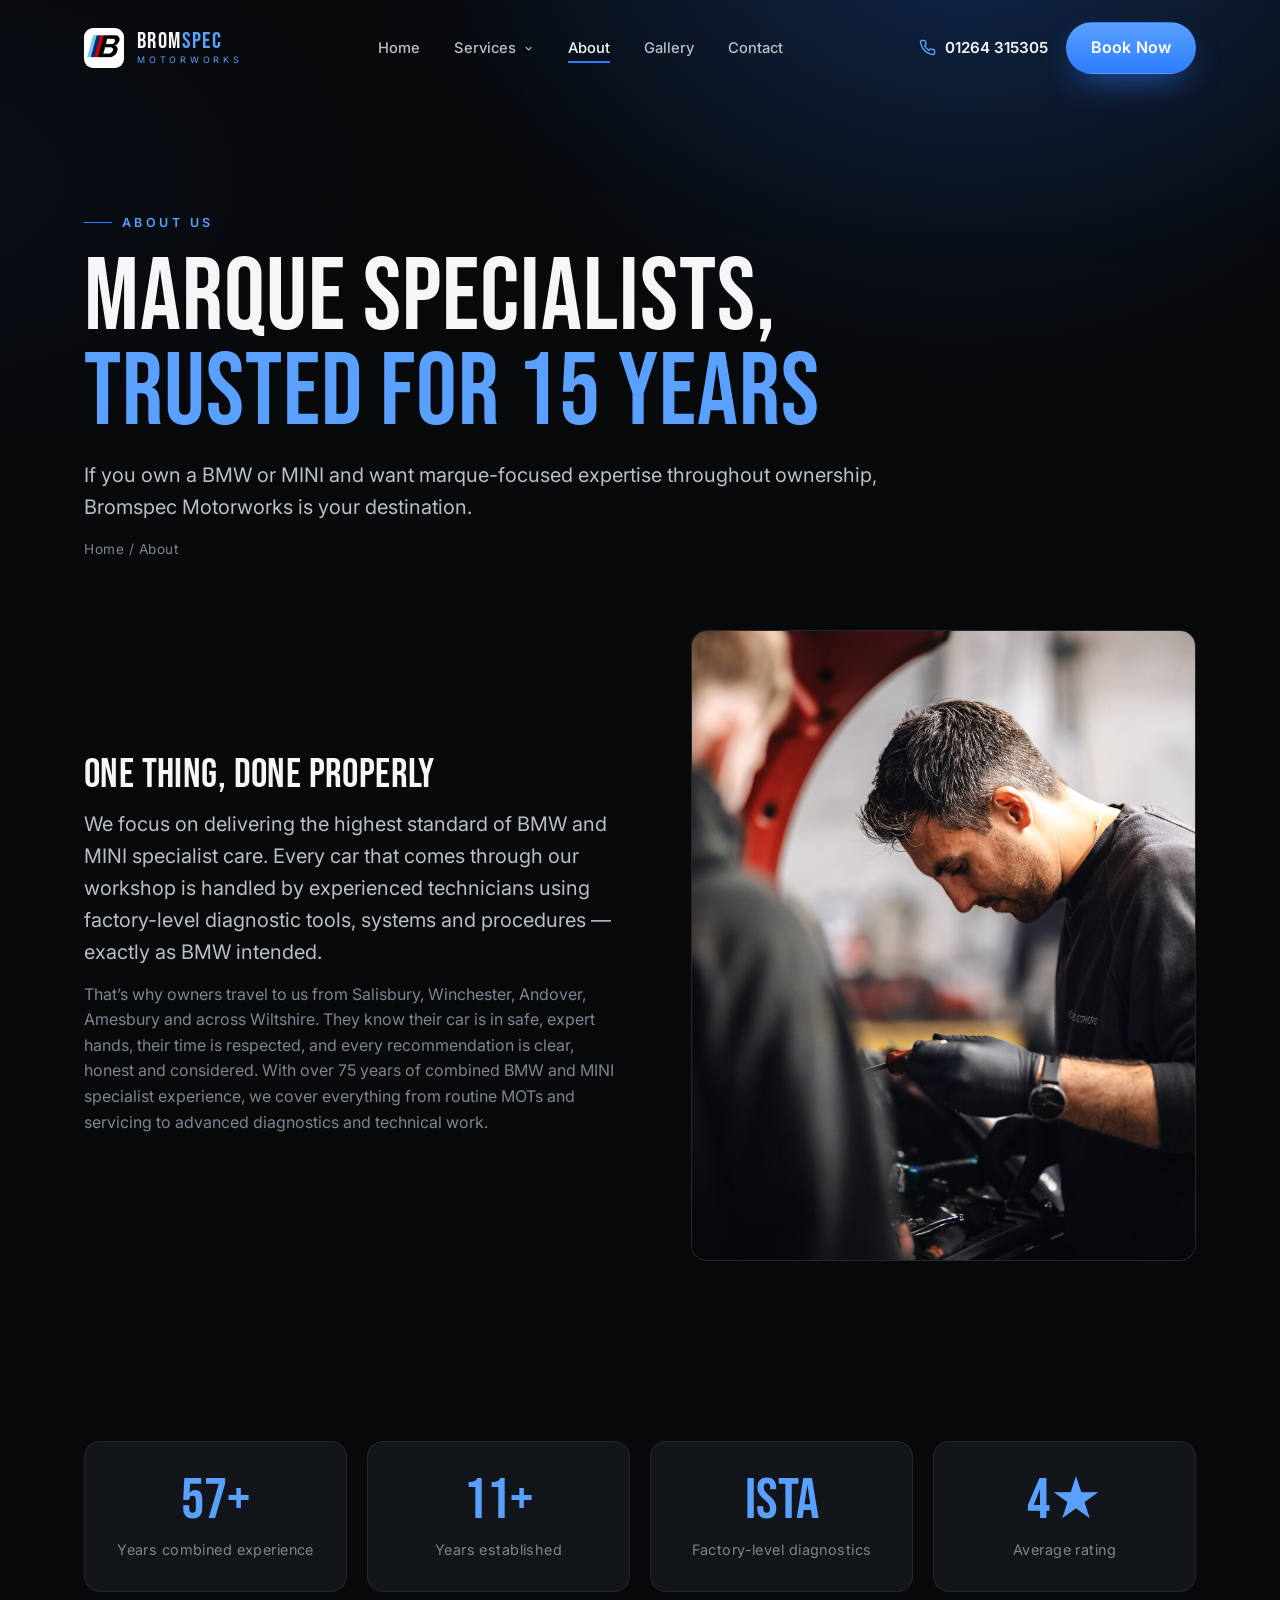
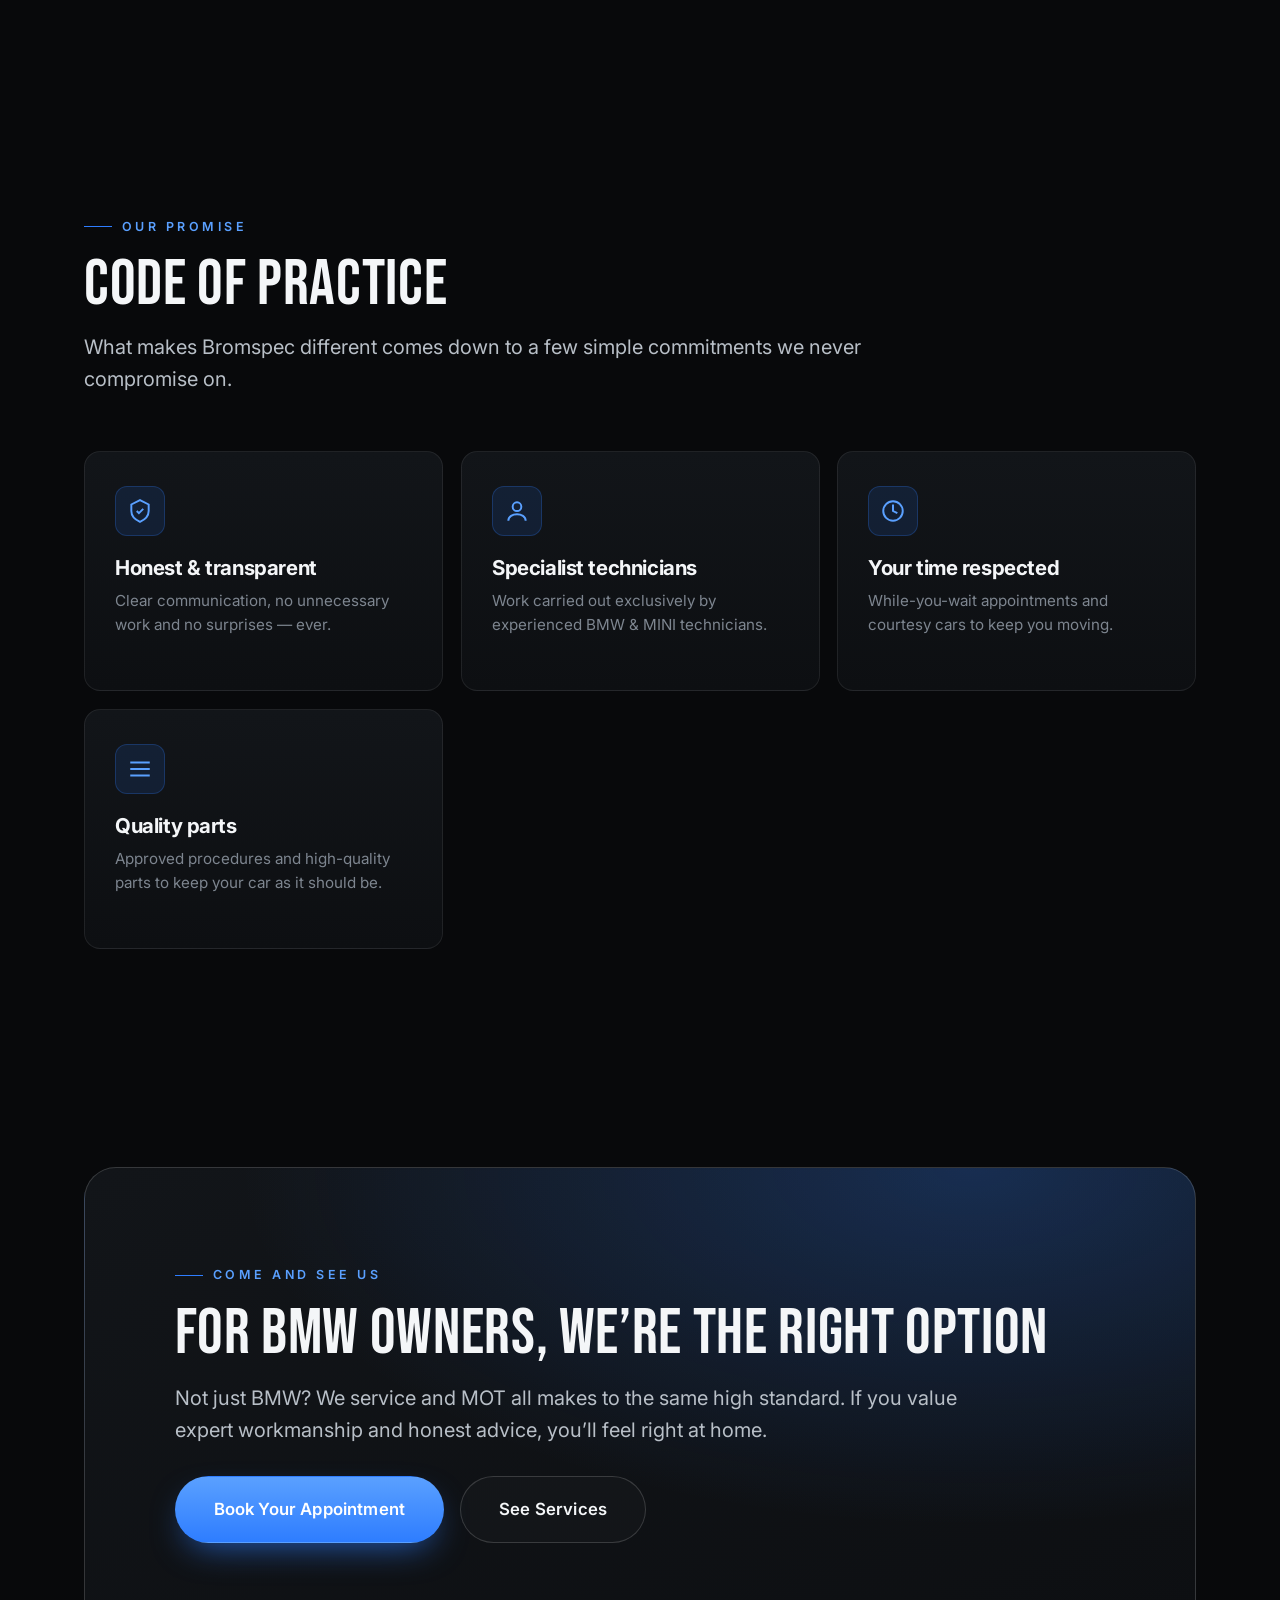
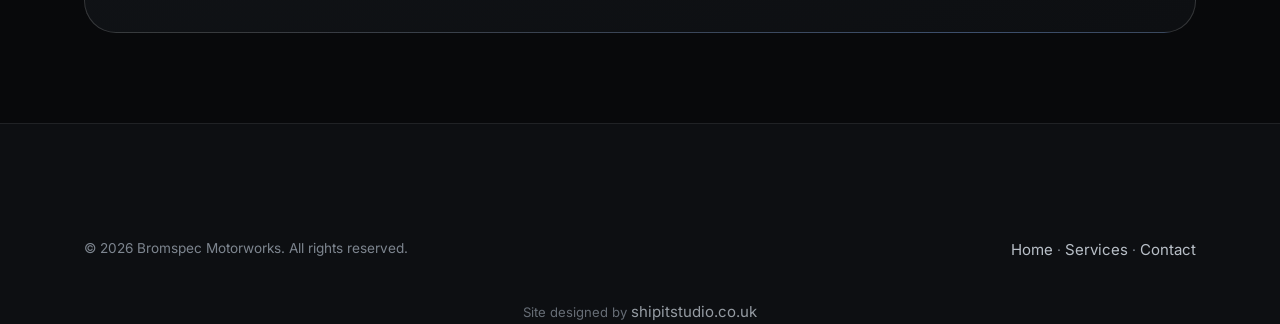
==== commit 9b354126: "Nav: Services dropdown submenu, tidy phone placement, MOT checklist link" ====
--- a/about.html
+++ b/about.html
@@ -64,14 +64,29 @@
     <nav class="nav__menu" aria-label="Primary">
       <ul class="nav__links">
         <li><a href="/">Home</a></li>
-        <li><a href="/services">Services</a></li>
+        <li class="nav__item--dropdown">
+          <a href="/services" aria-haspopup="true">Services<svg class="nav__chevron" viewBox="0 0 24 24" fill="none" stroke="currentColor" stroke-width="2.5" aria-hidden="true" focusable="false"><path d="m6 9 6 6 6-6"/></svg></a>
+          <ul class="nav__submenu" aria-label="Services submenu">
+            <li><a href="/services">All Services</a></li>
+            <li><a href="/on-site-mot-testing">On-Site MOT Testing</a></li>
+            <li><a href="/advanced-diagnostics">Advanced Diagnostics</a></li>
+            <li><a href="/all-makes-servicing">All Makes Servicing</a></li>
+            <li><a href="/remapping">Remapping</a></li>
+            <li><a href="/four-wheel-alignment">Four-Wheel Alignment</a></li>
+            <li><a href="/dpf-clean">DPF Clean</a></li>
+            <li><a href="/air-con-service">Air-Con Service</a></li>
+            <li><a href="/free-courtesy-car">Free Courtesy Car</a></li>
+            <li><a href="/interest-free-finance">Interest-Free Finance</a></li>
+          </ul>
+        </li>
         <li><a href="/about" class="active" aria-current="page">About</a></li>
         <li><a href="/#gallery">Gallery</a></li>
         <li><a href="/contact">Contact</a></li>
       </ul>
-      <a class="nav__phone" href="tel:+441264315305"><svg viewBox="0 0 24 24" fill="none" stroke="currentColor" stroke-width="2" aria-hidden="true" focusable="false"><path d="M22 16.92v3a2 2 0 0 1-2.18 2 19.79 19.79 0 0 1-8.63-3.07 19.5 19.5 0 0 1-6-6 19.79 19.79 0 0 1-3.07-8.67A2 2 0 0 1 4.11 2h3a2 2 0 0 1 2 1.72c.13.96.36 1.9.69 2.81a2 2 0 0 1-.45 2.11L8.09 9.91a16 16 0 0 0 6 6l1.27-1.27a2 2 0 0 1 2.11-.45c.91.33 1.85.56 2.81.69A2 2 0 0 1 22 16.92Z"/></svg>01264 315305</a>
+      <a class="nav__phone nav__phone--menu" href="tel:+441264315305"><svg viewBox="0 0 24 24" fill="none" stroke="currentColor" stroke-width="2" aria-hidden="true" focusable="false"><path d="M22 16.92v3a2 2 0 0 1-2.18 2 19.79 19.79 0 0 1-8.63-3.07 19.5 19.5 0 0 1-6-6 19.79 19.79 0 0 1-3.07-8.67A2 2 0 0 1 4.11 2h3a2 2 0 0 1 2 1.72c.13.96.36 1.9.69 2.81a2 2 0 0 1-.45 2.11L8.09 9.91a16 16 0 0 0 6 6l1.27-1.27a2 2 0 0 1 2.11-.45c.91.33 1.85.56 2.81.69A2 2 0 0 1 22 16.92Z"/></svg>01264 315305</a>
     </nav>
     <div class="nav__cta">
+      <a class="nav__phone nav__phone--cta" href="tel:+441264315305"><svg viewBox="0 0 24 24" fill="none" stroke="currentColor" stroke-width="2" aria-hidden="true" focusable="false"><path d="M22 16.92v3a2 2 0 0 1-2.18 2 19.79 19.79 0 0 1-8.63-3.07 19.5 19.5 0 0 1-6-6 19.79 19.79 0 0 1-3.07-8.67A2 2 0 0 1 4.11 2h3a2 2 0 0 1 2 1.72c.13.96.36 1.9.69 2.81a2 2 0 0 1-.45 2.11L8.09 9.91a16 16 0 0 0 6 6l1.27-1.27a2 2 0 0 1 2.11-.45c.91.33 1.85.56 2.81.69A2 2 0 0 1 22 16.92Z"/></svg>01264 315305</a>
       <a class="btn btn-primary" href="/contact" style="--pad:12px 24px">Book Now</a>
       <button class="nav__burger" aria-label="Menu" aria-expanded="false" aria-controls="nav"><span></span><span></span><span></span></button>
     </div>
--- a/assets/css/style.css
+++ b/assets/css/style.css
@@ -162,6 +162,33 @@
 .nav__cta { display: flex; align-items: center; gap: 18px; }
 .nav__phone { display: flex; align-items: center; gap: 9px; font-weight: 600; font-size: .95rem; }
 .nav__phone svg { width: 17px; height: 17px; color: var(--accent-2); }
+.nav__phone--menu { display: none; }
+.nav__phone--cta { white-space: nowrap; transition: color .3s; }
+.nav__phone--cta:hover { color: var(--accent-2); }
+
+/* Services dropdown */
+.nav__item--dropdown { position: relative; }
+.nav__item--dropdown > a { display: inline-flex; align-items: center; gap: 7px; }
+.nav__chevron { width: 11px; height: 11px; flex: none; transition: transform .3s var(--ease); }
+.nav__item--dropdown:hover .nav__chevron,
+.nav__item--dropdown:focus-within .nav__chevron { transform: rotate(180deg); }
+.nav__item--dropdown::before { content: ""; position: absolute; left: -14px; right: -14px; top: 100%; height: 24px; }
+.nav__submenu {
+  position: absolute; top: calc(100% + 20px); left: -22px; z-index: 5;
+  min-width: 250px; padding: 10px;
+  background: var(--surface); border: 1px solid var(--line-strong);
+  border-radius: var(--radius-sm); box-shadow: var(--shadow);
+  opacity: 0; visibility: hidden; transform: translateY(10px);
+  transition: opacity .3s var(--ease), transform .3s var(--ease), visibility .3s;
+}
+.nav__item--dropdown:hover .nav__submenu,
+.nav__item--dropdown:focus-within .nav__submenu { opacity: 1; visibility: visible; transform: none; }
+.nav__submenu li + li { margin-top: 2px; }
+.nav__submenu a { display: block; padding: 9px 12px; border-radius: 8px; font-size: .9rem; white-space: nowrap; }
+.nav__submenu a::after { display: none; }
+.nav__submenu a:hover, .nav__submenu a:focus-visible { background: rgba(46,125,255,.12); color: var(--text); }
+
+@media (max-width: 1120px) { .nav__phone--cta { display: none; } }
 
 .nav__burger { display: none; flex-direction: column; gap: 5px; width: 30px; height: 24px; justify-content: center; background: none; border: 0; z-index: 2; }
 .nav__burger span { height: 2px; width: 100%; background: var(--text); border-radius: 2px; transition: transform .4s var(--ease), opacity .3s; }
@@ -445,16 +472,32 @@
   .nav__burger { display: flex; }
   .nav__menu {
     position: fixed; inset: 0; z-index: 1; background: rgba(8,9,11,.97); backdrop-filter: blur(14px);
-    display: flex; flex-direction: column; justify-content: center; gap: 8px; padding: var(--gutter);
+    display: flex; flex-direction: column; justify-content: flex-start; gap: 8px;
+    padding: 108px var(--gutter) 40px; overflow-y: auto;
     transform: translateX(100%); transition: transform .5s var(--ease); pointer-events: none;
   }
   .nav.open .nav__menu { transform: none; pointer-events: auto; }
   .nav__menu .nav__links { display: flex; flex-direction: column; gap: 4px; }
   .nav__menu .nav__links a { font-size: 1.8rem; font-family: var(--font-display); padding: 8px 0; }
-  .nav__menu .nav__phone { display: flex; margin-top: 24px; font-size: 1.1rem; }
+  .nav__item--dropdown::before { display: none; }
+  .nav__chevron { display: none; }
+  .nav__submenu {
+    position: static; opacity: 1; visibility: visible; transform: none; transition: none;
+    min-width: 0; margin: 2px 0 8px 6px; padding: 0 0 0 16px;
+    background: none; border: 0; border-left: 2px solid var(--line-strong); border-radius: 0; box-shadow: none;
+  }
+  .nav__menu .nav__submenu a {
+    font-size: 1.05rem; font-family: var(--font-body); color: var(--text-soft);
+    display: flex; align-items: center; min-height: 44px; padding: 4px 0;
+  }
+  .nav__menu .nav__submenu a:hover { color: var(--text); }
+  .nav__menu .nav__phone {
+    display: flex; align-items: center; margin-top: 20px; padding: 10px 0; min-height: 44px;
+    font-size: 1.15rem;
+  }
 }
 @media (max-width: 560px) {
   .form .row { grid-template-columns: 1fr; }
-  .footer__grid { grid-template-columns: 1fr; }
+  .footer__grid { grid-template-columns: 1fr }
   .hero__stats { gap: 28px; }
 }
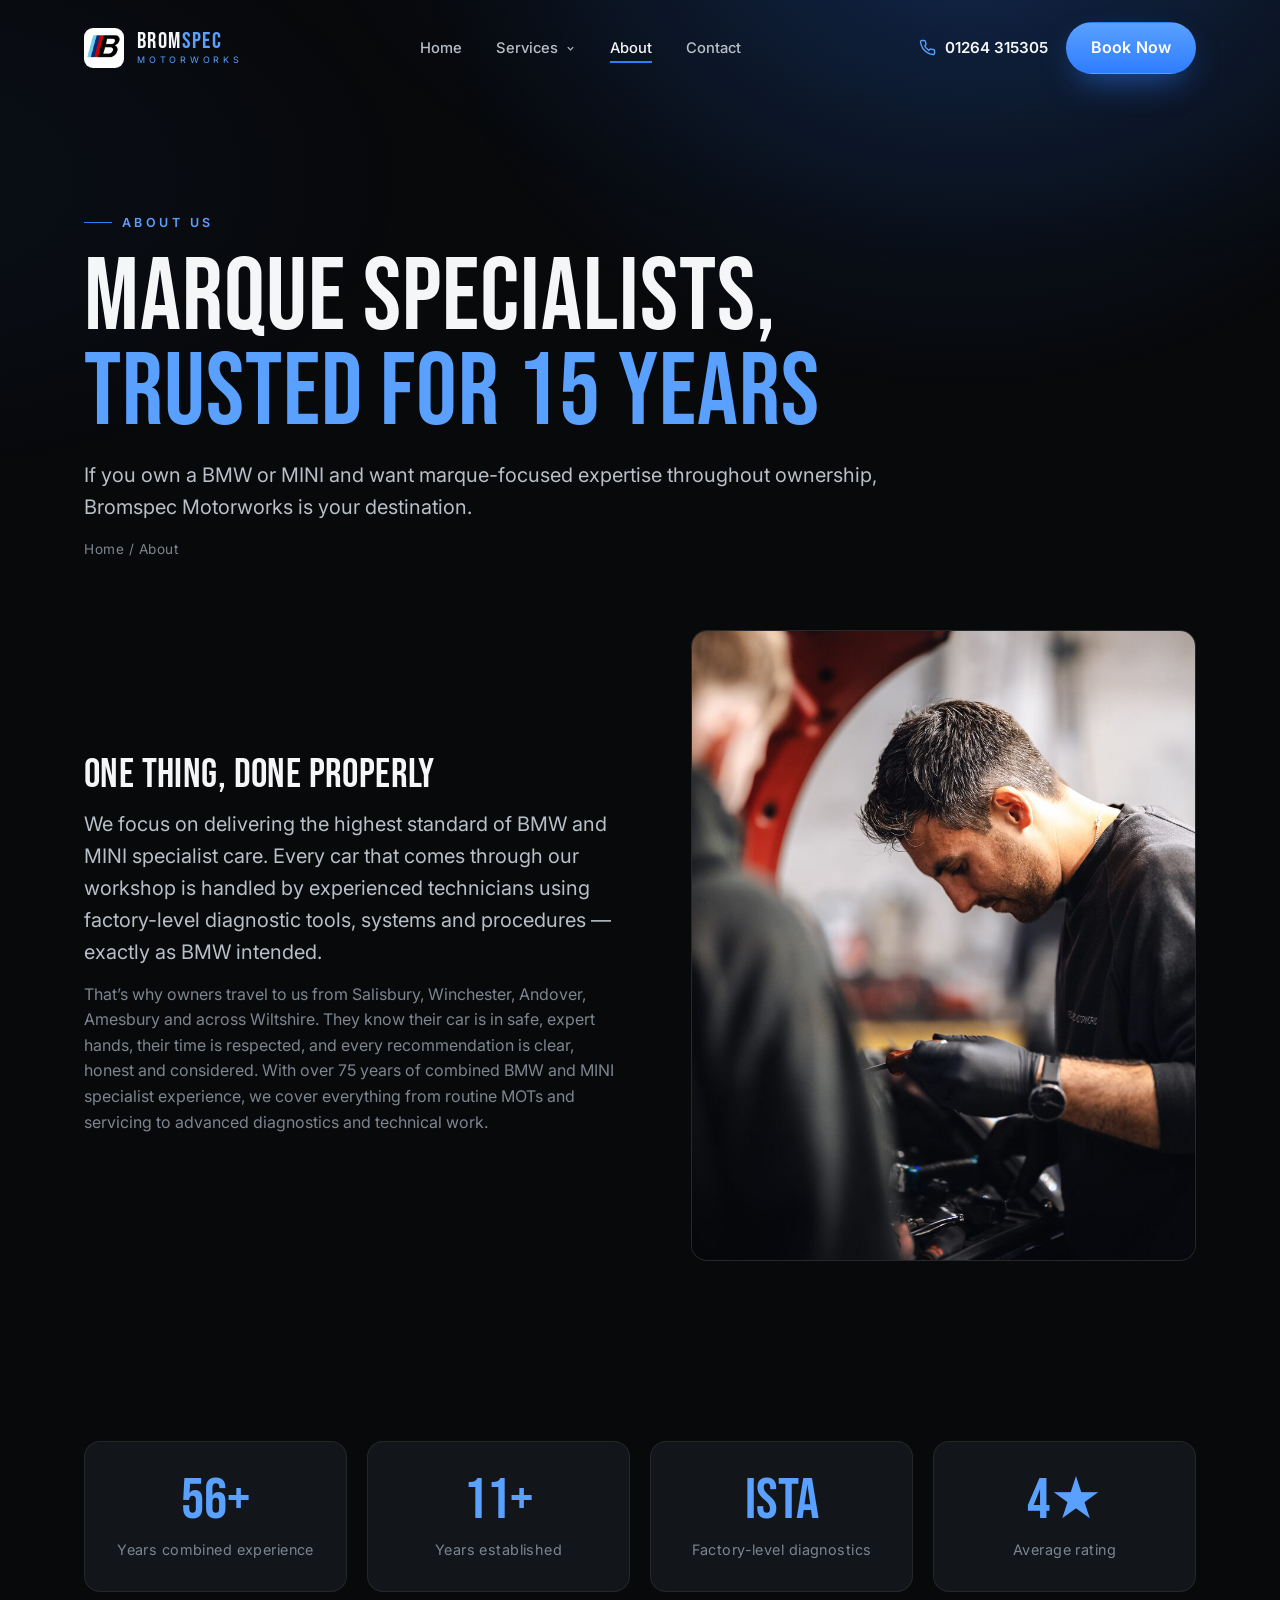
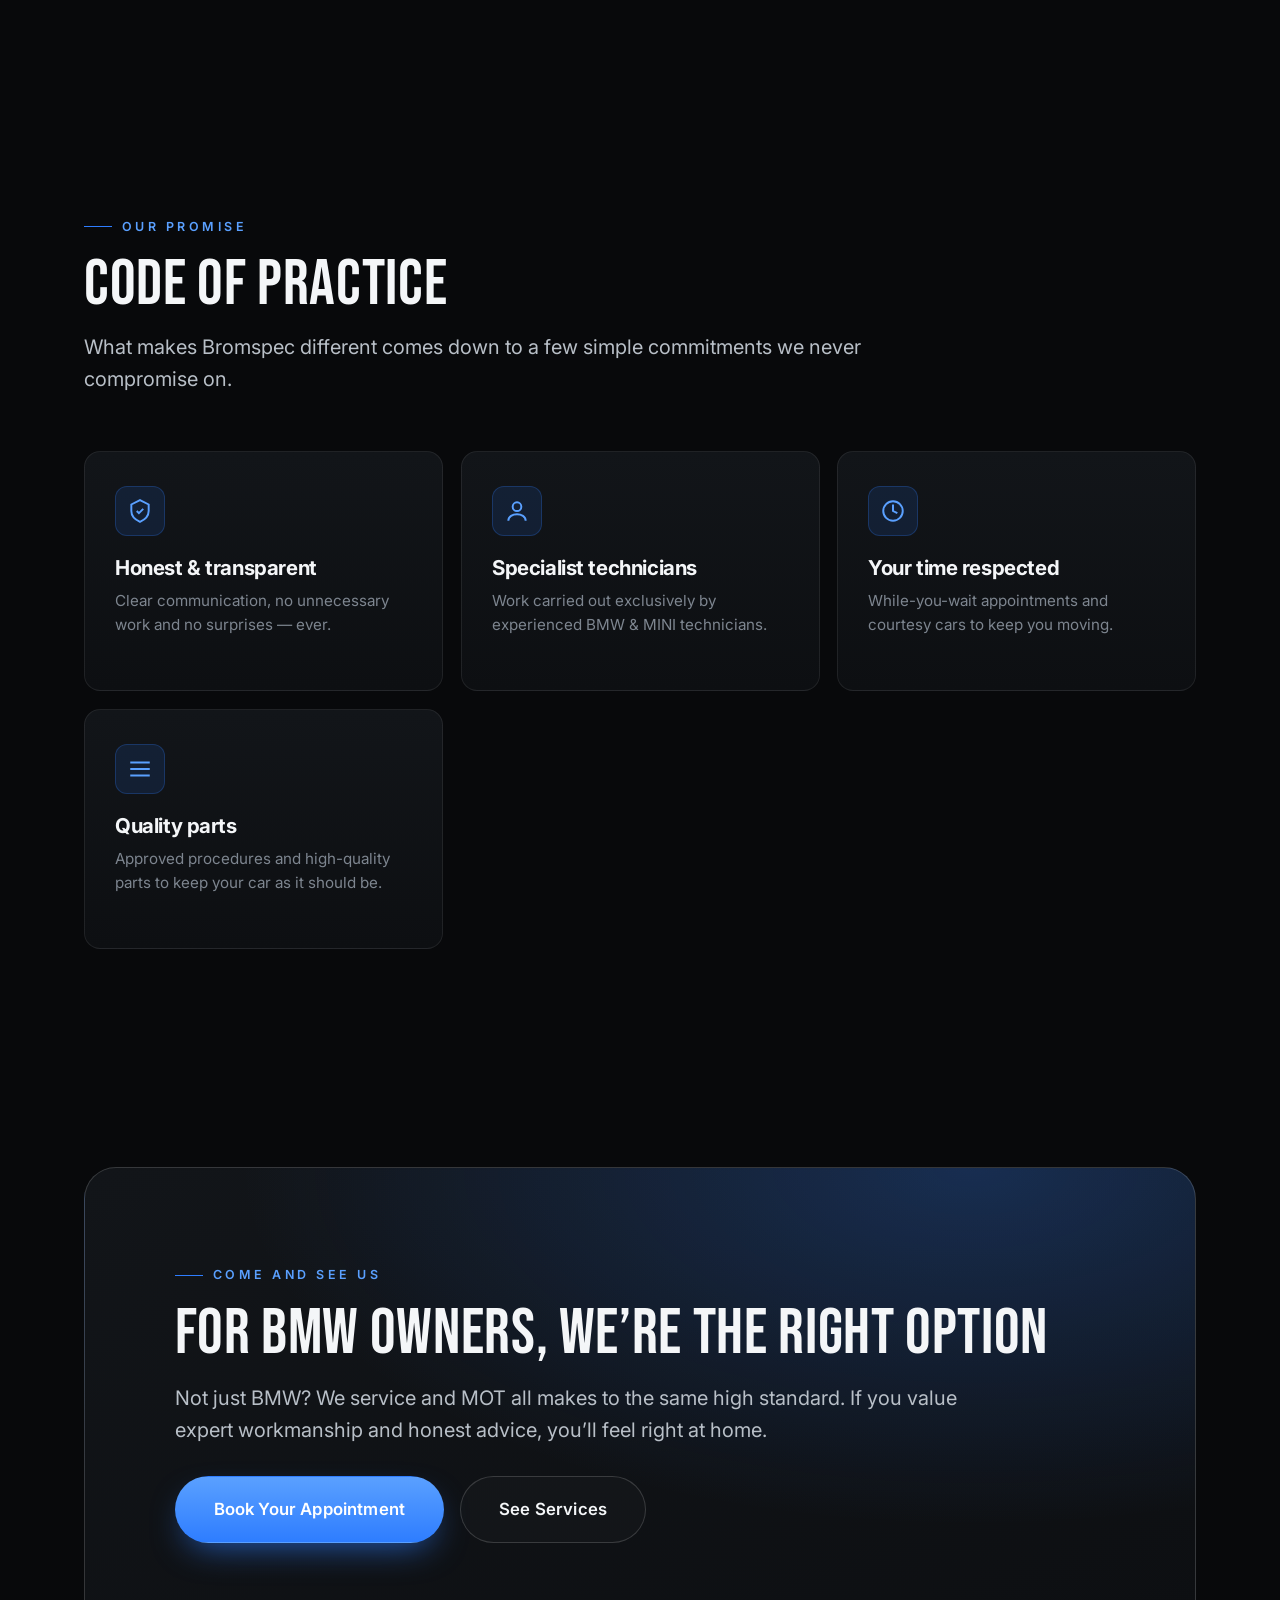
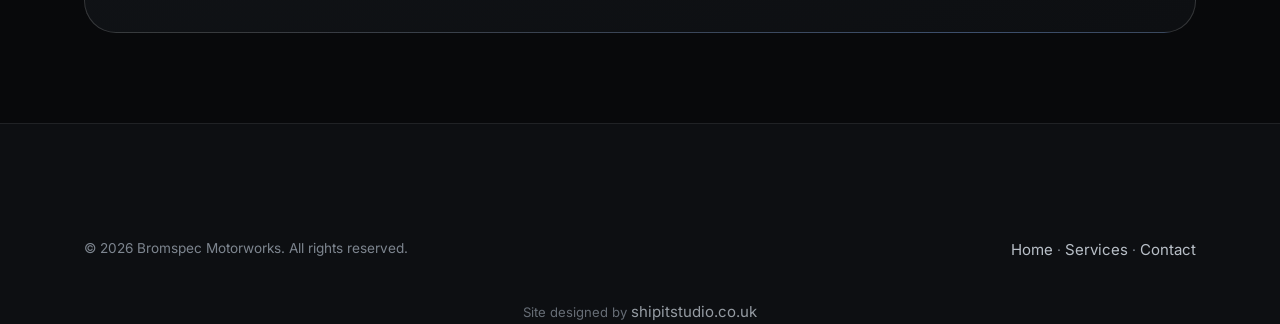
==== commit e88c2433: "SEO: remove Gallery from nav; tidy image placeholder (about)" ====
--- a/about.html
+++ b/about.html
@@ -80,7 +80,6 @@
           </ul>
         </li>
         <li><a href="/about" class="active" aria-current="page">About</a></li>
-        <li><a href="/#gallery">Gallery</a></li>
         <li><a href="/contact">Contact</a></li>
       </ul>
       <a class="nav__phone nav__phone--menu" href="tel:+441264315305"><svg viewBox="0 0 24 24" fill="none" stroke="currentColor" stroke-width="2" aria-hidden="true" focusable="false"><path d="M22 16.92v3a2 2 0 0 1-2.18 2 19.79 19.79 0 0 1-8.63-3.07 19.5 19.5 0 0 1-6-6 19.79 19.79 0 0 1-3.07-8.67A2 2 0 0 1 4.11 2h3a2 2 0 0 1 2 1.72c.13.96.36 1.9.69 2.81a2 2 0 0 1-.45 2.11L8.09 9.91a16 16 0 0 0 6 6l1.27-1.27a2 2 0 0 1 2.11-.45c.91.33 1.85.56 2.81.69A2 2 0 0 1 22 16.92Z"/></svg>01264 315305</a>
@@ -112,8 +111,7 @@
       <p class="muted" style="margin-top:14px">That’s why owners travel to us from Salisbury, Winchester, Andover, Amesbury and across Wiltshire. They know their car is in safe, expert hands, their time is respected, and every recommendation is clear, honest and considered. With over 75 years of combined BMW and MINI specialist experience, we cover everything from routine MOTs and servicing to advanced diagnostics and technical work.</p>
     </div>
     <div class="split__media" data-reveal data-reveal-delay="1">
-      <img src="images/team.jpg" alt="The Bromspec team" width="800" height="1000" loading="lazy" decoding="async" onerror="this.style.display='none';this.nextElementSibling.style.display='grid'" />
-      <div class="ph" style="display:none"><svg viewBox="0 0 24 24" width="40" fill="none" stroke="currentColor" stroke-width="1.4" aria-hidden="true" focusable="false"><rect x="3" y="3" width="18" height="18" rx="2"/><circle cx="9" cy="9" r="2"/><path d="M21 15l-5-5L5 21"/></svg><span>Add a team photo →<br><code>images/team.jpg</code></span></div>
+      <img src="images/team.jpg" alt="The Bromspec team" width="800" height="1000" loading="lazy" decoding="async" onerror="this.style.display='none'" />
     </div>
   </div>
 </section>
--- a/assets/css/style.css
+++ b/assets/css/style.css
@@ -470,13 +470,18 @@
 @media (max-width: 820px) {
   .nav__links, .nav__phone { display: none; }
   .nav__burger { display: flex; }
+  /* backdrop-filter on .nav would trap the fixed menu inside the header bar
+     (it creates a containing block for fixed descendants), so use a solid
+     background on mobile instead */
+  .nav.scrolled { backdrop-filter: none; -webkit-backdrop-filter: none; background: rgba(8,9,11,.96); }
   .nav__menu {
-    position: fixed; inset: 0; z-index: 1; background: rgba(8,9,11,.97); backdrop-filter: blur(14px);
+    position: fixed; inset: 0; z-index: 1; height: 100dvh; background: #08090b;
     display: flex; flex-direction: column; justify-content: flex-start; gap: 8px;
-    padding: 108px var(--gutter) 40px; overflow-y: auto;
+    padding: 104px var(--gutter) 40px; overflow-y: auto;
     transform: translateX(100%); transition: transform .5s var(--ease); pointer-events: none;
   }
   .nav.open .nav__menu { transform: none; pointer-events: auto; }
+  body:has(.nav.open) { overflow: hidden; }
   .nav__menu .nav__links { display: flex; flex-direction: column; gap: 4px; }
   .nav__menu .nav__links a { font-size: 1.8rem; font-family: var(--font-display); padding: 8px 0; }
   .nav__item--dropdown::before { display: none; }
@@ -498,6 +503,6 @@
 }
 @media (max-width: 560px) {
   .form .row { grid-template-columns: 1fr; }
-  .footer__grid { grid-template-columns: 1fr }
+  .footer__grid { grid-template-columns: 1fr; }
   .hero__stats { gap: 28px; }
 }
